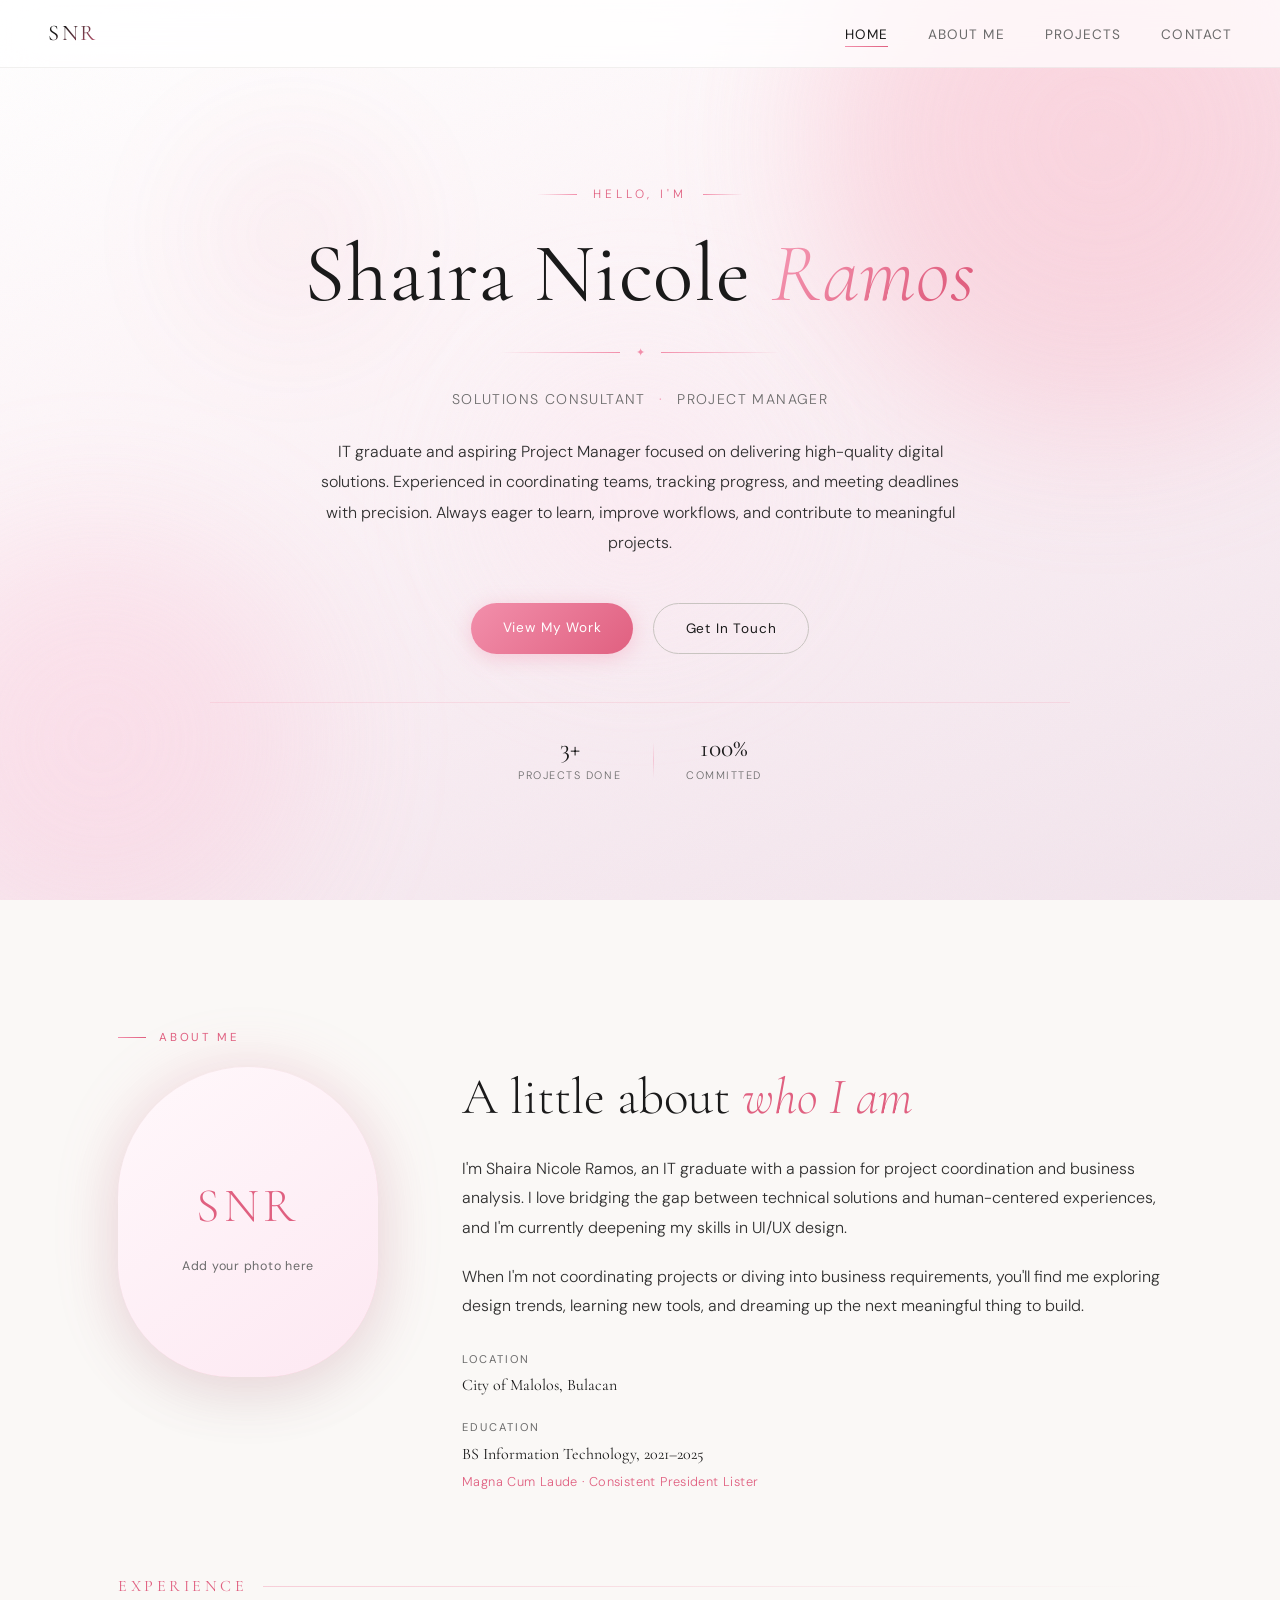
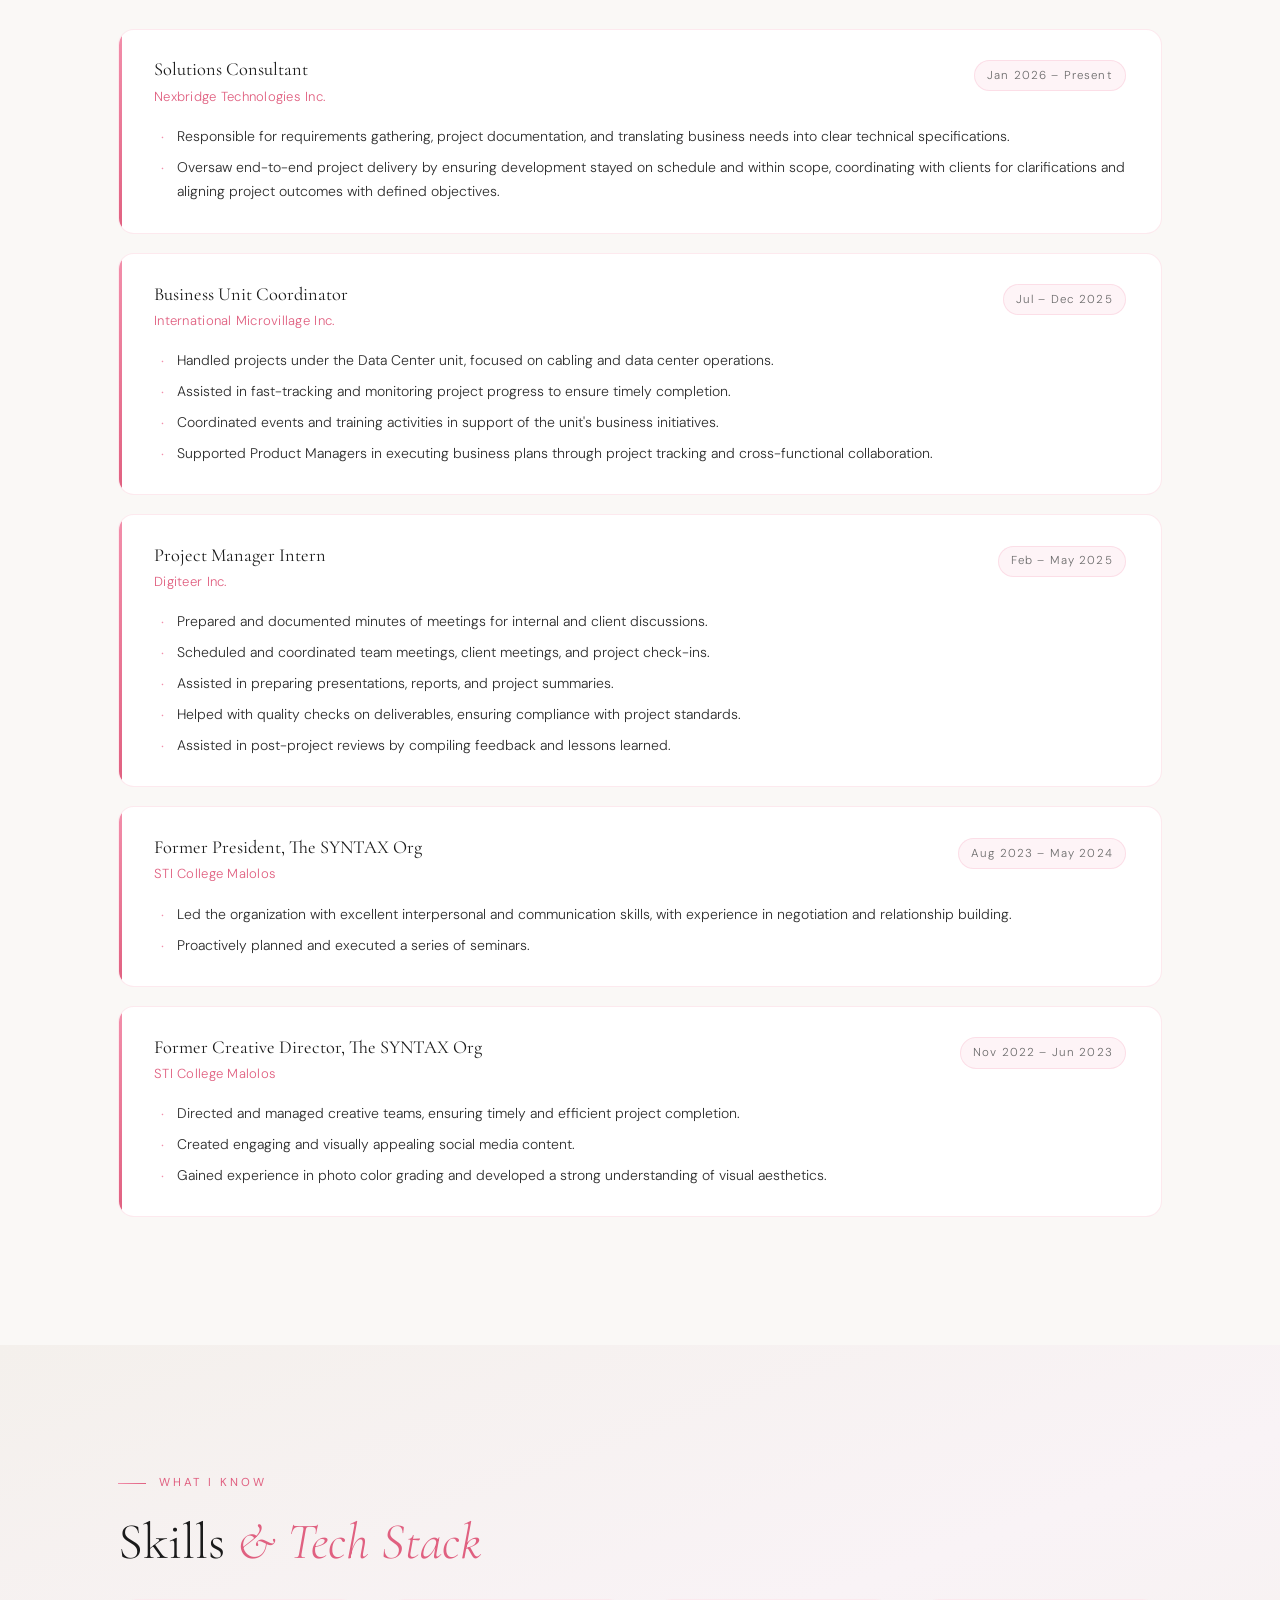
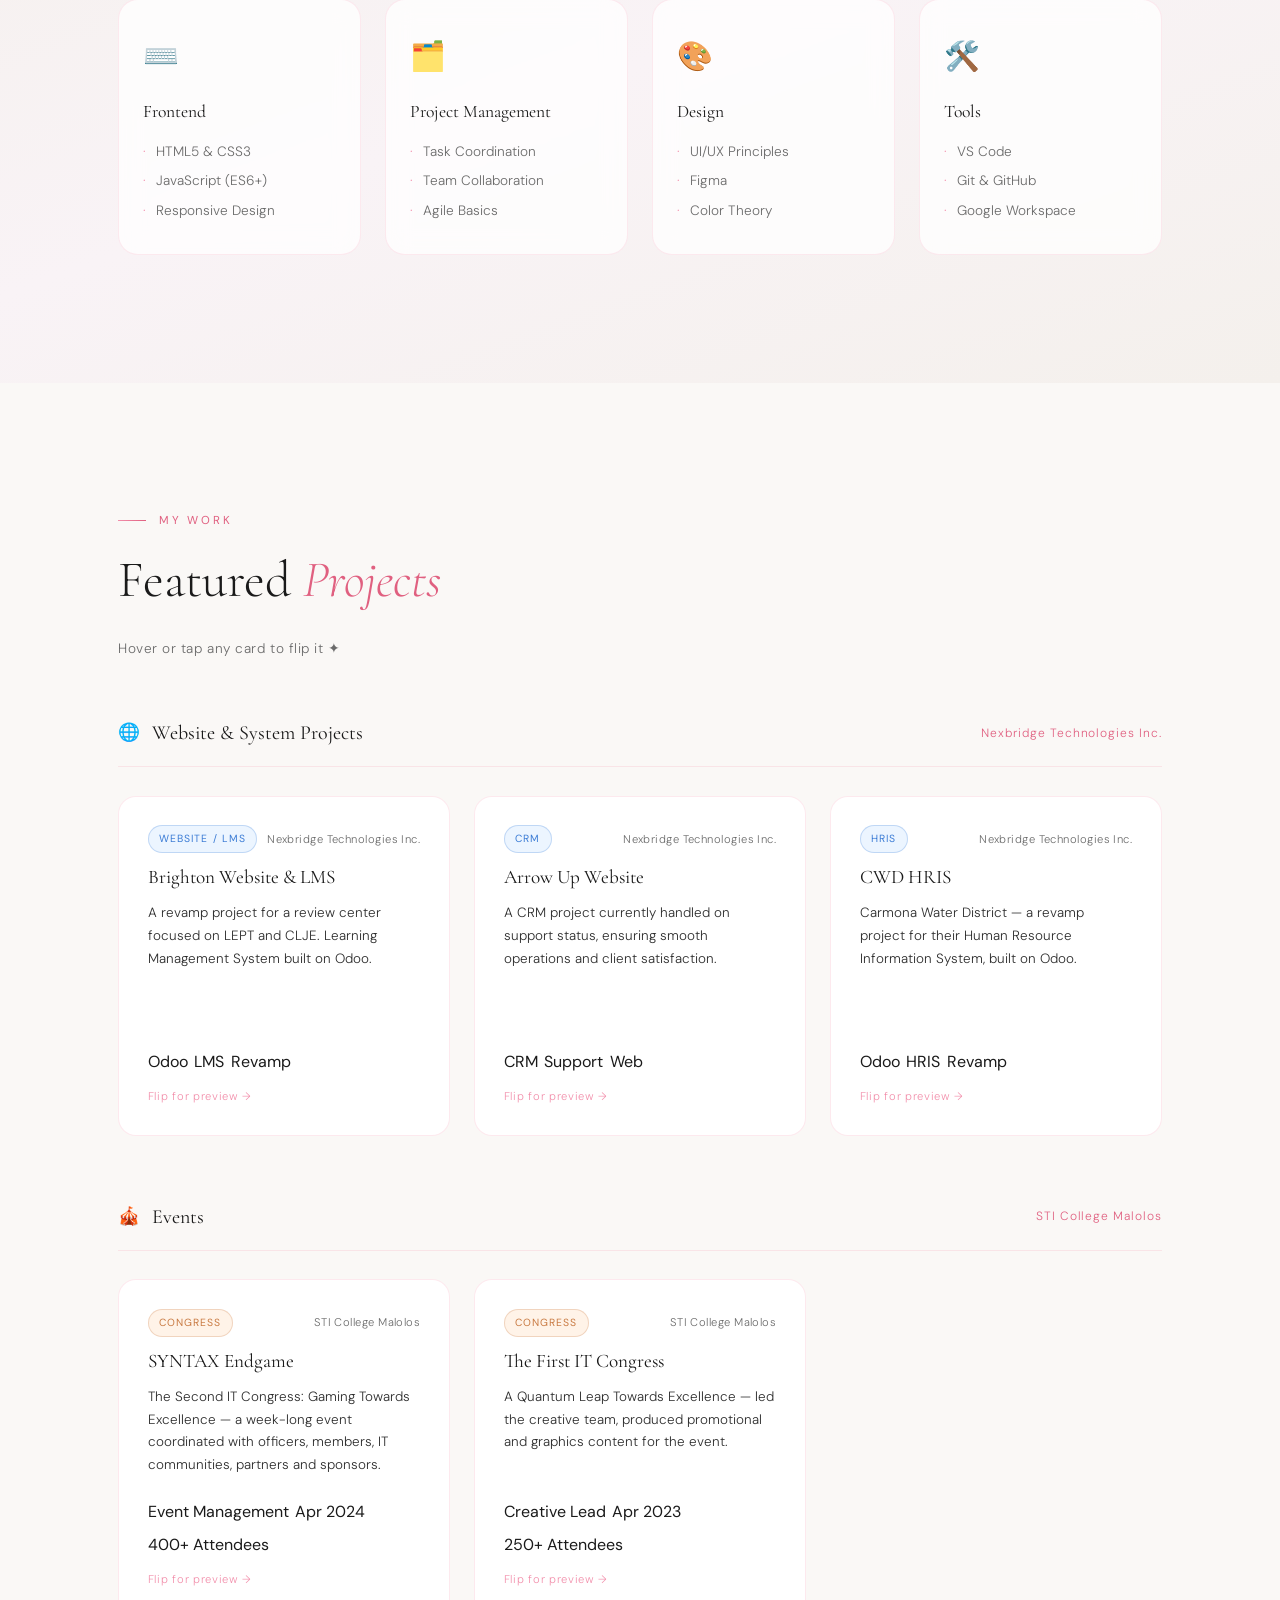
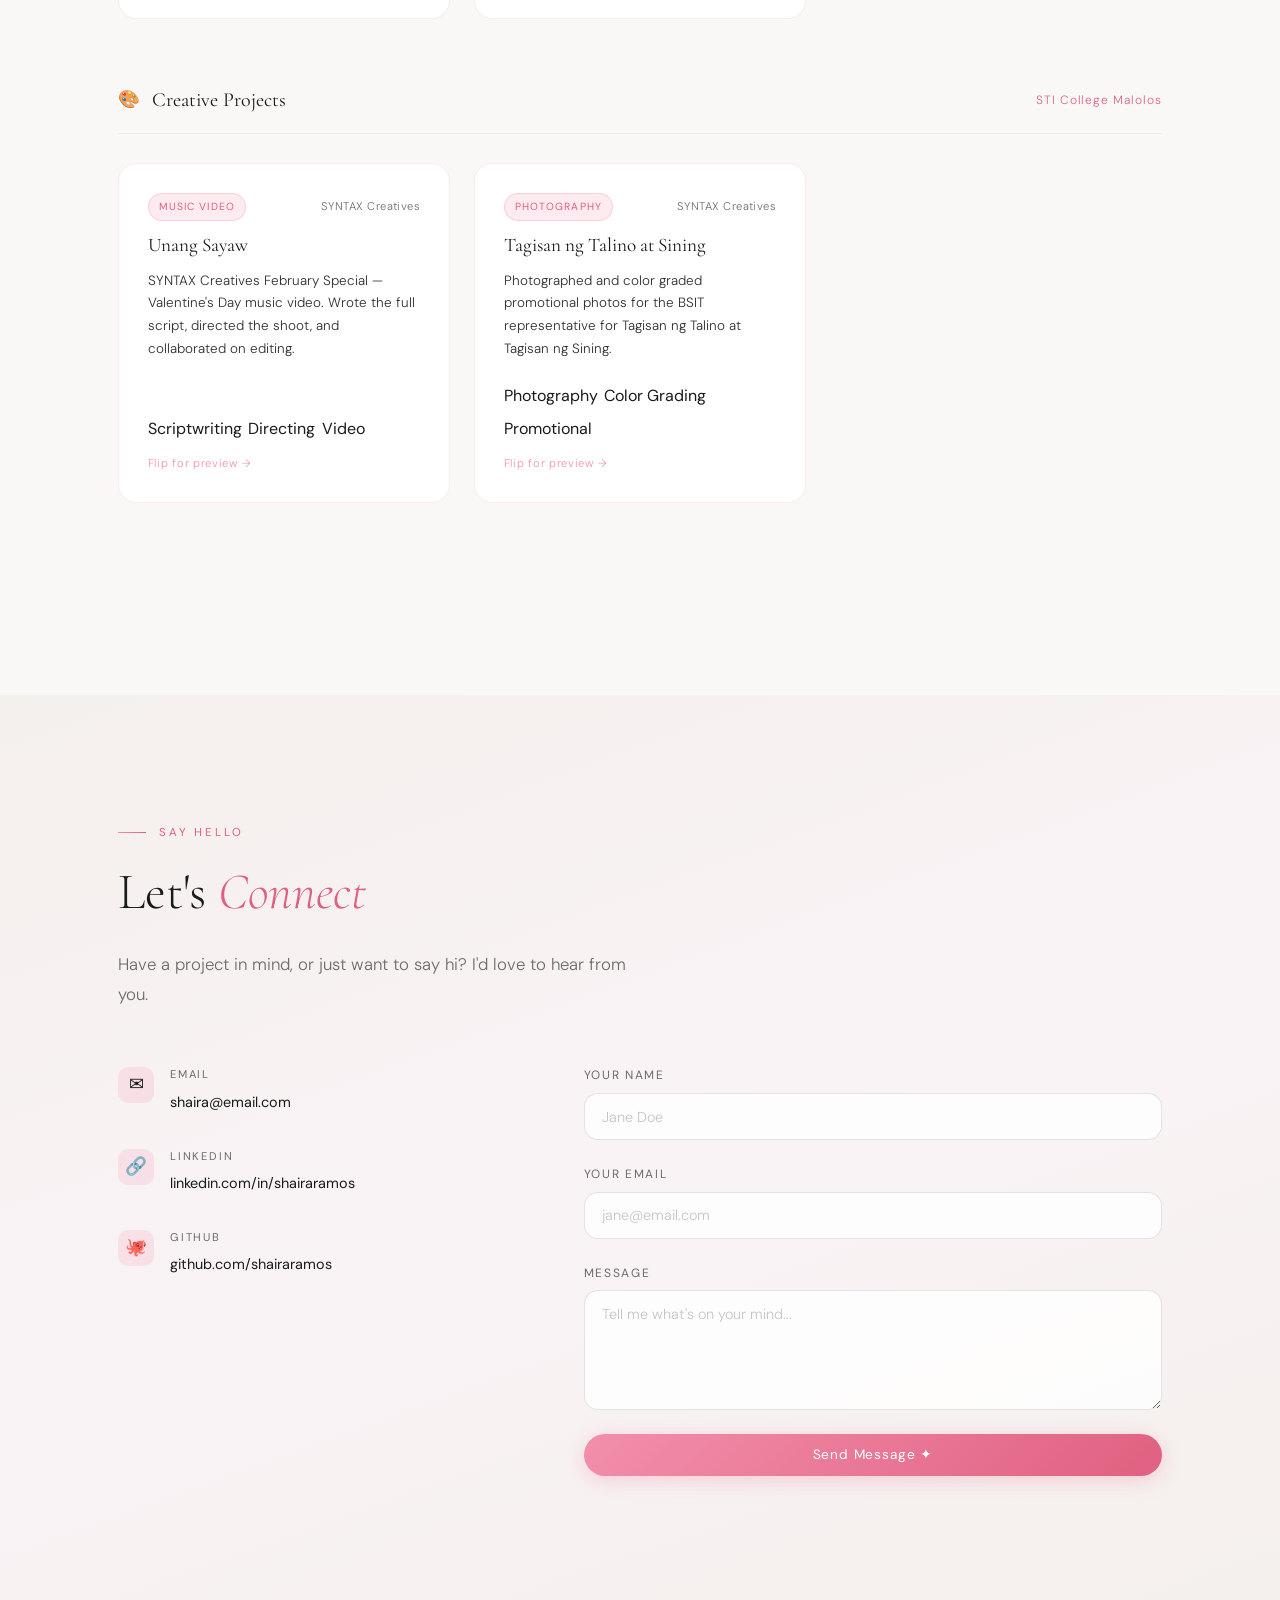
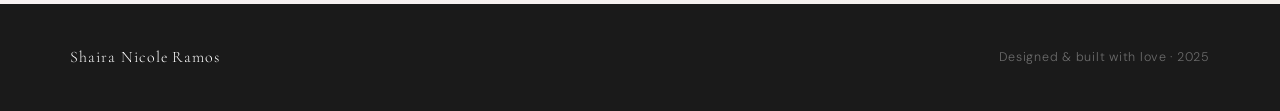
==== portofolio-website/index.html @ 261c6041 "clean start" ====
<!DOCTYPE html>
<html lang="en">
<head>
  <meta charset="UTF-8" />
  <meta name="viewport" content="width=device-width, initial-scale=1.0" />
  <title>Shaira Nicole Ramos — Portfolio</title>
  <link rel="preconnect" href="https://fonts.googleapis.com" />
  <link rel="preconnect" href="https://fonts.gstatic.com" crossorigin />
  <link href="https://fonts.googleapis.com/css2?family=Cormorant+Garamond:ital,wght@0,300;0,400;0,500;1,300;1,400&family=DM+Sans:wght@300;400;500&display=swap" rel="stylesheet" />
  <link rel="stylesheet" href="style.css" />
</head>
<body>

  <!-- NAV -->
  <nav id="navbar">
    <div class="nav-logo">SNR</div>
    <ul class="nav-links">
      <li><a href="#home" class="nav-link active">Home</a></li>
      <li><a href="#about" class="nav-link">About Me</a></li>
      <li><a href="#projects" class="nav-link">Projects</a></li>
      <li><a href="#contact" class="nav-link">Contact</a></li>
    </ul>
    <button class="hamburger" id="hamburger" aria-label="Menu">
      <span></span><span></span><span></span>
    </button>
  </nav>

  <!-- HERO -->
  <section id="home" class="hero">
    <div class="hero-bg">
      <div class="blob blob-1"></div>
      <div class="blob blob-2"></div>
      <div class="blob blob-3"></div>
      <div class="blob blob-4"></div>
      <div class="hero-grain"></div>
    </div>
    <div class="hero-content">
      <p class="hero-eyebrow">
        <span class="eyebrow-line"></span>
        Hello, I'm
        <span class="eyebrow-line"></span>
      </p>
      <div class="hero-name-wrapper">
        <h1 class="hero-name hero-anim-1">Shaira Nicole <em>Ramos</em></h1>
      </div>
      <div class="hero-divider hero-anim-2">
        <div class="divider-line"></div>
        <span class="divider-diamond">✦</span>
        <div class="divider-line"></div>
      </div>
      <p class="hero-role hero-anim-3">Solutions Consultant <span class="dot">·</span> Project Manager</p>
      <p class="hero-tagline hero-anim-4">IT graduate and aspiring Project Manager focused on delivering high-quality digital solutions. Experienced in coordinating teams, tracking progress, and meeting deadlines with precision. Always eager to learn, improve workflows, and contribute to meaningful projects.</p>
      <div class="hero-cta hero-anim-5">
        <a href="#projects" class="btn-primary">View My Work</a>
        <a href="#contact" class="btn-ghost">Get In Touch</a>
      </div>
      <div class="hero-stats hero-anim-6">
        <div class="stat-item">
          <span class="stat-num">3+</span>
          <span class="stat-label">Projects Done</span>
        </div>
        <div class="stat-divider"></div>
        <div class="stat-item">
          <span class="stat-num">100%</span>
          <span class="stat-label">Committed</span>
        </div>
      </div>
    </div>
  </section>

  <!-- ABOUT -->
  <section id="about" class="section">
    <div class="container">
      <div class="section-label reveal">About Me</div>

      <!-- TOP ROW: photo left, bio right — same alignment as original -->
      <div class="about-top reveal">
        <div class="about-visual">
          <div class="portrait-frame">
            <div class="portrait-placeholder">
              <span class="portrait-initials">SNR</span>
              <p class="portrait-hint">Add your photo here</p>
            </div>
          </div>
        </div>
        <div class="about-text">
          <h2 class="section-title">A little about <em>who I am</em></h2>
          <p>I'm Shaira Nicole Ramos, an IT graduate with a passion for project coordination and business analysis. I love bridging the gap between technical solutions and human-centered experiences, and I'm currently deepening my skills in UI/UX design.</p>
          <p>When I'm not coordinating projects or diving into business requirements, you'll find me exploring design trends, learning new tools, and dreaming up the next meaningful thing to build.</p>
          <div class="about-details">
            <div class="detail-item">
              <span class="detail-label">Location</span>
              <span class="detail-value">City of Malolos, Bulacan</span>
            </div>
            <div class="detail-item">
              <span class="detail-label">Education</span>
              <span class="detail-value">BS Information Technology, 2021–2025</span>
              <span class="detail-sub">Magna Cum Laude · Consistent President Lister</span>
            </div>
          </div>
        </div>
      </div>

      <!-- EXPERIENCE CARDS — full width below -->
      <div class="about-experience reveal">
        <h3 class="exp-heading">Experience</h3>
        <div class="exp-grid">

          <div class="exp-item">
            <div class="exp-header">
              <div class="exp-header-left">
                <p class="exp-role">Solutions Consultant</p>
                <p class="exp-company">Nexbridge Technologies Inc.</p>
              </div>
              <span class="exp-date">Jan 2026 – Present</span>
            </div>
            <ul class="exp-list">
              <li>Responsible for requirements gathering, project documentation, and translating business needs into clear technical specifications.</li>
              <li>Oversaw end-to-end project delivery by ensuring development stayed on schedule and within scope, coordinating with clients for clarifications and aligning project outcomes with defined objectives.</li>
            </ul>
          </div>

          <div class="exp-item">
            <div class="exp-header">
              <div class="exp-header-left">
                <p class="exp-role">Business Unit Coordinator</p>
                <p class="exp-company">International Microvillage Inc.</p>
              </div>
              <span class="exp-date">Jul – Dec 2025</span>
            </div>
            <ul class="exp-list">
              <li>Handled projects under the Data Center unit, focused on cabling and data center operations.</li>
              <li>Assisted in fast-tracking and monitoring project progress to ensure timely completion.</li>
              <li>Coordinated events and training activities in support of the unit's business initiatives.</li>
              <li>Supported Product Managers in executing business plans through project tracking and cross-functional collaboration.</li>
            </ul>
          </div>

          <div class="exp-item">
            <div class="exp-header">
              <div class="exp-header-left">
                <p class="exp-role">Project Manager Intern</p>
                <p class="exp-company">Digiteer Inc.</p>
              </div>
              <span class="exp-date">Feb – May 2025</span>
            </div>
            <ul class="exp-list">
              <li>Prepared and documented minutes of meetings for internal and client discussions.</li>
              <li>Scheduled and coordinated team meetings, client meetings, and project check-ins.</li>
              <li>Assisted in preparing presentations, reports, and project summaries.</li>
              <li>Helped with quality checks on deliverables, ensuring compliance with project standards.</li>
              <li>Assisted in post-project reviews by compiling feedback and lessons learned.</li>
            </ul>
          </div>

          <div class="exp-item">
            <div class="exp-header">
              <div class="exp-header-left">
                <p class="exp-role">Former President, The SYNTAX Org</p>
                <p class="exp-company">STI College Malolos</p>
              </div>
              <span class="exp-date">Aug 2023 – May 2024</span>
            </div>
            <ul class="exp-list">
              <li>Led the organization with excellent interpersonal and communication skills, with experience in negotiation and relationship building.</li>
              <li>Proactively planned and executed a series of seminars.</li>
            </ul>
          </div>

          <div class="exp-item">
            <div class="exp-header">
              <div class="exp-header-left">
                <p class="exp-role">Former Creative Director, The SYNTAX Org</p>
                <p class="exp-company">STI College Malolos</p>
              </div>
              <span class="exp-date">Nov 2022 – Jun 2023</span>
            </div>
            <ul class="exp-list">
              <li>Directed and managed creative teams, ensuring timely and efficient project completion.</li>
              <li>Created engaging and visually appealing social media content.</li>
              <li>Gained experience in photo color grading and developed a strong understanding of visual aesthetics.</li>
            </ul>
          </div>

        </div>
      </div>

    </div>
  </section>

  <!-- SKILLS -->
  <section id="skills" class="section section-alt">
    <div class="container">
      <div class="section-label reveal">What I Know</div>
      <h2 class="section-title reveal">Skills <em>&amp; Tech Stack</em></h2>
      <div class="skills-grid reveal">
        <div class="skill-card">
          <div class="skill-icon">⌨️</div>
          <h3>Frontend</h3>
          <ul>
            <li>HTML5 &amp; CSS3</li>
            <li>JavaScript (ES6+)</li>
            <li>Responsive Design</li>
          </ul>
        </div>
        <div class="skill-card">
          <div class="skill-icon">🗂️</div>
          <h3>Project Management</h3>
          <ul>
            <li>Task Coordination</li>
            <li>Team Collaboration</li>
            <li>Agile Basics</li>
          </ul>
        </div>
        <div class="skill-card">
          <div class="skill-icon">🎨</div>
          <h3>Design</h3>
          <ul>
            <li>UI/UX Principles</li>
            <li>Figma</li>
            <li>Color Theory</li>
          </ul>
        </div>
        <div class="skill-card">
          <div class="skill-icon">🛠️</div>
          <h3>Tools</h3>
          <ul>
            <li>VS Code</li>
            <li>Git &amp; GitHub</li>
            <li>Google Workspace</li>
          </ul>
        </div>
      </div>
    </div>
  </section>

  <!-- PROJECTS -->
  <section id="projects" class="section">
    <div class="container">
      <div class="section-label reveal">My Work</div>
      <h2 class="section-title reveal">Featured <em>Projects</em></h2>
      <p class="projects-hint reveal">Hover or tap any card to flip it ✦</p>

      <!-- ── CATEGORY 1: WEBSITE / SYSTEM ── -->
      <div class="proj-category reveal">
        <div class="proj-cat-label">
          <span class="proj-cat-icon">🌐</span>
          Website &amp; System Projects
          <span class="proj-cat-sub">Nexbridge Technologies Inc.</span>
        </div>
        <div class="flip-grid">

          <!-- Brighton Website & LMS -->
          <!-- HOW TO ADD MEDIA: Replace the <div class="flip-media-placeholder"> block
               with: <img src="your-screenshot.jpg" alt="Brighton" class="flip-media-img" />
               Make sure the image is in the same folder as index.html -->
          <div class="flip-card reveal">
            <div class="flip-inner">
              <!-- FRONT -->
              <div class="flip-front">
                <div class="flip-front-top">
                  <span class="flip-cat-badge web">Website / LMS</span>
                  <p class="flip-company">Nexbridge Technologies Inc.</p>
                </div>
                <h3 class="flip-title">Brighton Website &amp; LMS</h3>
                <p class="flip-desc">A revamp project for a review center focused on LEPT and CLJE. Learning Management System built on Odoo.</p>
                <div class="flip-tags">
                  <span class="tag">Odoo</span>
                  <span class="tag">LMS</span>
                  <span class="tag">Revamp</span>
                </div>
                <p class="flip-hint">Flip for preview →</p>
              </div>
              <!-- BACK -->
              <div class="flip-back">
                <!-- ⬇ REPLACE THIS BLOCK WITH YOUR SCREENSHOT IMAGE -->
                <div class="flip-media-placeholder">
                  <span>📸</span>
                  <p>Add screenshot here</p>
                  <code>&lt;img src="brighton.jpg" class="flip-media-img" /&gt;</code>
                </div>
                <!-- ⬆ END REPLACE -->
                <div class="flip-back-info">
                  <p class="flip-back-title">Brighton Website &amp; LMS</p>
                  <!-- ⬇ REPLACE # WITH THE ACTUAL WEBSITE LINK -->
                  <a href="#" target="_blank" class="flip-visit-btn">Visit Website →</a>
                </div>
              </div>
            </div>
          </div>

          <!-- Arrow Up CRM -->
          <div class="flip-card reveal">
            <div class="flip-inner">
              <div class="flip-front">
                <div class="flip-front-top">
                  <span class="flip-cat-badge web">CRM</span>
                  <p class="flip-company">Nexbridge Technologies Inc.</p>
                </div>
                <h3 class="flip-title">Arrow Up Website</h3>
                <p class="flip-desc">A CRM project currently handled on support status, ensuring smooth operations and client satisfaction.</p>
                <div class="flip-tags">
                  <span class="tag">CRM</span>
                  <span class="tag">Support</span>
                  <span class="tag">Web</span>
                </div>
                <p class="flip-hint">Flip for preview →</p>
              </div>
              <div class="flip-back">
                <!-- ⬇ REPLACE THIS BLOCK WITH YOUR SCREENSHOT IMAGE -->
                <div class="flip-media-placeholder">
                  <span>📸</span>
                  <p>Add screenshot here</p>
                  <code>&lt;img src="arrowup.jpg" class="flip-media-img" /&gt;</code>
                </div>
                <!-- ⬆ END REPLACE -->
                <div class="flip-back-info">
                  <p class="flip-back-title">Arrow Up Website</p>
                  <!-- ⬇ REPLACE # WITH THE ACTUAL WEBSITE LINK -->
                  <a href="#" target="_blank" class="flip-visit-btn">Visit Website →</a>
                </div>
              </div>
            </div>
          </div>

          <!-- CWD HRIS -->
          <div class="flip-card reveal">
            <div class="flip-inner">
              <div class="flip-front">
                <div class="flip-front-top">
                  <span class="flip-cat-badge web">HRIS</span>
                  <p class="flip-company">Nexbridge Technologies Inc.</p>
                </div>
                <h3 class="flip-title">CWD HRIS</h3>
                <p class="flip-desc">Carmona Water District — a revamp project for their Human Resource Information System, built on Odoo.</p>
                <div class="flip-tags">
                  <span class="tag">Odoo</span>
                  <span class="tag">HRIS</span>
                  <span class="tag">Revamp</span>
                </div>
                <p class="flip-hint">Flip for preview →</p>
              </div>
              <div class="flip-back">
                <!-- ⬇ REPLACE THIS BLOCK WITH YOUR SCREENSHOT IMAGE -->
                <div class="flip-media-placeholder">
                  <span>📸</span>
                  <p>Add screenshot here</p>
                  <code>&lt;img src="cwd.jpg" class="flip-media-img" /&gt;</code>
                </div>
                <!-- ⬆ END REPLACE -->
                <div class="flip-back-info">
                  <p class="flip-back-title">CWD HRIS</p>
                  <!-- ⬇ REPLACE # WITH THE ACTUAL WEBSITE LINK -->
                  <a href="#" target="_blank" class="flip-visit-btn">Visit Website →</a>
                </div>
              </div>
            </div>
          </div>

        </div>
      </div>

      <!-- ── CATEGORY 2: EVENTS ── -->
      <div class="proj-category reveal">
        <div class="proj-cat-label">
          <span class="proj-cat-icon">🎪</span>
          Events
          <span class="proj-cat-sub">STI College Malolos</span>
        </div>
        <div class="flip-grid">

          <!-- SYNTAX Endgame -->
          <!-- HOW TO ADD VIDEO: Replace the <div class="flip-media-placeholder"> block with:
               <video class="flip-media-img" autoplay muted loop playsinline>
                 <source src="endgame.mp4" type="video/mp4" />
               </video>
               Make sure the .mp4 file is in the same folder as index.html -->
          <div class="flip-card reveal">
            <div class="flip-inner">
              <div class="flip-front">
                <div class="flip-front-top">
                  <span class="flip-cat-badge event">Congress</span>
                  <p class="flip-company">STI College Malolos</p>
                </div>
                <h3 class="flip-title">SYNTAX Endgame</h3>
                <p class="flip-desc">The Second IT Congress: Gaming Towards Excellence — a week-long event coordinated with officers, members, IT communities, partners and sponsors.</p>
                <div class="flip-tags">
                  <span class="tag">Event Management</span>
                  <span class="tag">Apr 2024</span>
                  <span class="tag">400+ Attendees</span>
                </div>
                <p class="flip-hint">Flip for preview →</p>
              </div>
              <div class="flip-back">
                <!-- ⬇ REPLACE WITH VIDEO (see instructions above) -->
                <div class="flip-media-placeholder">
                  <span>🎬</span>
                  <p>Add event video here</p>
                  <code>&lt;video src="endgame.mp4" ...&gt;</code>
                </div>
                <!-- ⬆ END REPLACE -->
                <div class="flip-back-info">
                  <p class="flip-back-title">SYNTAX Endgame — 2nd IT Congress</p>
                  <span class="flip-stat">📅 April 2024 &nbsp;·&nbsp; 👥 400+ Attendees</span>
                </div>
              </div>
            </div>
          </div>

          <!-- First IT Congress -->
          <div class="flip-card reveal">
            <div class="flip-inner">
              <div class="flip-front">
                <div class="flip-front-top">
                  <span class="flip-cat-badge event">Congress</span>
                  <p class="flip-company">STI College Malolos</p>
                </div>
                <h3 class="flip-title">The First IT Congress</h3>
                <p class="flip-desc">A Quantum Leap Towards Excellence — led the creative team, produced promotional and graphics content for the event.</p>
                <div class="flip-tags">
                  <span class="tag">Creative Lead</span>
                  <span class="tag">Apr 2023</span>
                  <span class="tag">250+ Attendees</span>
                </div>
                <p class="flip-hint">Flip for preview →</p>
              </div>
              <div class="flip-back">
                <!-- ⬇ REPLACE WITH VIDEO (see instructions above) -->
                <div class="flip-media-placeholder">
                  <span>🎬</span>
                  <p>Add event video here</p>
                  <code>&lt;video src="congress1.mp4" ...&gt;</code>
                </div>
                <!-- ⬆ END REPLACE -->
                <div class="flip-back-info">
                  <p class="flip-back-title">The SYNTAX Org — 1st IT Congress</p>
                  <span class="flip-stat">📅 April 2023 &nbsp;·&nbsp; 👥 250+ Attendees</span>
                </div>
              </div>
            </div>
          </div>

        </div>
      </div>

      <!-- ── CATEGORY 3: CREATIVE ── -->
      <div class="proj-category reveal">
        <div class="proj-cat-label">
          <span class="proj-cat-icon">🎨</span>
          Creative Projects
          <span class="proj-cat-sub">STI College Malolos</span>
        </div>
        <div class="flip-grid">

          <!-- Unang Sayaw -->
          <!-- HOW TO ADD VIDEO: Replace the <div class="flip-media-placeholder"> block with:
               <video class="flip-media-img" autoplay muted loop playsinline>
                 <source src="unangsayaw.mp4" type="video/mp4" />
               </video> -->
          <div class="flip-card reveal">
            <div class="flip-inner">
              <div class="flip-front">
                <div class="flip-front-top">
                  <span class="flip-cat-badge creative">Music Video</span>
                  <p class="flip-company">SYNTAX Creatives</p>
                </div>
                <h3 class="flip-title">Unang Sayaw</h3>
                <p class="flip-desc">SYNTAX Creatives February Special — Valentine's Day music video. Wrote the full script, directed the shoot, and collaborated on editing.</p>
                <div class="flip-tags">
                  <span class="tag">Scriptwriting</span>
                  <span class="tag">Directing</span>
                  <span class="tag">Video</span>
                </div>
                <p class="flip-hint">Flip for preview →</p>
              </div>
              <div class="flip-back">
                <!-- ⬇ REPLACE WITH VIDEO -->
                <div class="flip-media-placeholder">
                  <span>🎬</span>
                  <p>Add music video here</p>
                  <code>&lt;video src="unangsayaw.mp4" ...&gt;</code>
                </div>
                <!-- ⬆ END REPLACE -->
                <div class="flip-back-info">
                  <p class="flip-back-title">Unang Sayaw — Valentine's Special</p>
                  <span class="flip-stat">🎬 Music Video · Script &amp; Direction</span>
                </div>
              </div>
            </div>
          </div>

          <!-- Tagisan ng Talino -->
          <!-- HOW TO ADD PHOTO: Replace the <div class="flip-media-placeholder"> block with:
               <img src="tagisan.jpg" alt="Tagisan ng Talino" class="flip-media-img" />
               Make sure the image is in the same folder as index.html -->
          <div class="flip-card reveal">
            <div class="flip-inner">
              <div class="flip-front">
                <div class="flip-front-top">
                  <span class="flip-cat-badge creative">Photography</span>
                  <p class="flip-company">SYNTAX Creatives</p>
                </div>
                <h3 class="flip-title">Tagisan ng Talino at Sining</h3>
                <p class="flip-desc">Photographed and color graded promotional photos for the BSIT representative for Tagisan ng Talino at Tagisan ng Sining.</p>
                <div class="flip-tags">
                  <span class="tag">Photography</span>
                  <span class="tag">Color Grading</span>
                  <span class="tag">Promotional</span>
                </div>
                <p class="flip-hint">Flip for preview →</p>
              </div>
              <div class="flip-back">
                <!-- ⬇ REPLACE WITH PHOTO -->
                <div class="flip-media-placeholder">
                  <span>📸</span>
                  <p>Add promotional photo here</p>
                  <code>&lt;img src="tagisan.jpg" class="flip-media-img" /&gt;</code>
                </div>
                <!-- ⬆ END REPLACE -->
                <div class="flip-back-info">
                  <p class="flip-back-title">Tagisan ng Talino at Sining</p>
                  <span class="flip-stat">📸 Photography &amp; Color Grading</span>
                </div>
              </div>
            </div>
          </div>

        </div>
      </div>

    </div>
  </section>

  <!-- CONTACT -->
  <section id="contact" class="section section-alt">
    <div class="container">
      <div class="section-label reveal">Say Hello</div>
      <h2 class="section-title reveal">Let's <em>Connect</em></h2>
      <p class="contact-intro reveal">Have a project in mind, or just want to say hi? I'd love to hear from you.</p>
      <div class="contact-grid reveal">
        <div class="contact-info">
          <div class="contact-item">
            <span class="contact-icon">✉</span>
            <div>
              <p class="contact-label">Email</p>
              <a href="mailto:shaira@email.com" class="contact-value">shaira@email.com</a>
            </div>
          </div>
          <div class="contact-item">
            <span class="contact-icon">🔗</span>
            <div>
              <p class="contact-label">LinkedIn</p>
              <a href="#" class="contact-value">linkedin.com/in/shairaramos</a>
            </div>
          </div>
          <div class="contact-item">
            <span class="contact-icon">🐙</span>
            <div>
              <p class="contact-label">GitHub</p>
              <a href="#" class="contact-value">github.com/shairaramos</a>
            </div>
          </div>
        </div>
        <form class="contact-form" id="contactForm">
          <div class="form-group">
            <label for="cname">Your Name</label>
            <input type="text" id="cname" placeholder="Jane Doe" required />
          </div>
          <div class="form-group">
            <label for="cemail">Your Email</label>
            <input type="email" id="cemail" placeholder="jane@email.com" required />
          </div>
          <div class="form-group">
            <label for="message">Message</label>
            <textarea id="message" rows="5" placeholder="Tell me what's on your mind..." required></textarea>
          </div>
          <button type="submit" class="btn-primary">Send Message ✦</button>
        </form>
      </div>
    </div>
  </section>

  <!-- FOOTER -->
  <footer class="footer">
    <div class="footer-inner">
      <p class="footer-name">Shaira Nicole Ramos</p>
      <p class="footer-copy">Designed &amp; built with love · 2025</p>
    </div>
  </footer>

  <script src="script.js"></script>
</body>
</html>
---- portofolio-website/style.css ----
/* ============================================================
   SHAIRA NICOLE RAMOS — PORTFOLIO
   Aesthetic: Soft, Dreamy, Black × White × Pink
   ============================================================ */

*, *::before, *::after { box-sizing: border-box; margin: 0; padding: 0; }

:root {
  --white: #FFFFFF;
  --off-white: #FAF8F6;
  --cream: #F4F0EC;
  --charcoal: #1A1A1A;
  --gray-dark: #2E2E2E;
  --gray-mid: #6B6B6B;
  --gray-light: #C8C4C0;
  --pink-blush: #F9B8C8;
  --pink-rose: #F28FAB;
  --pink-deep: #E06080;
  --pink-glow: rgba(242, 143, 171, 0.18);
  --font-display: 'Cormorant Garamond', Georgia, serif;
  --font-body: 'DM Sans', sans-serif;
  --nav-h: 68px;
  --transition: 0.35s cubic-bezier(0.4, 0, 0.2, 1);
}

html { scroll-behavior: smooth; font-size: 16px; }

body {
  font-family: var(--font-body);
  background: var(--off-white);
  color: var(--charcoal);
  line-height: 1.7;
  overflow-x: hidden;
  -webkit-font-smoothing: antialiased;
}

a { color: inherit; text-decoration: none; }
ul { list-style: none; }
img { max-width: 100%; display: block; }

/* ============================================================
   NAV
   ============================================================ */
#navbar {
  position: fixed;
  top: 0; left: 0; right: 0;
  z-index: 1000;
  height: var(--nav-h);
  display: flex;
  align-items: center;
  justify-content: space-between;
  padding: 0 3rem;
  background: rgba(255, 255, 255, 0.72);
  backdrop-filter: blur(20px);
  -webkit-backdrop-filter: blur(20px);
  border-bottom: 1px solid rgba(200, 196, 192, 0.25);
  transition: box-shadow var(--transition);
}

#navbar.scrolled { box-shadow: 0 4px 32px rgba(242, 143, 171, 0.10); }

.nav-logo {
  font-family: var(--font-display);
  font-size: 1.4rem;
  font-weight: 400;
  letter-spacing: 0.12em;
  background: linear-gradient(135deg, var(--charcoal) 30%, var(--pink-deep));
  -webkit-background-clip: text;
  -webkit-text-fill-color: transparent;
  background-clip: text;
}

.nav-links { display: flex; gap: 2.5rem; align-items: center; }

.nav-link {
  font-size: 0.85rem;
  font-weight: 400;
  letter-spacing: 0.08em;
  text-transform: uppercase;
  color: var(--gray-mid);
  position: relative;
  transition: color var(--transition);
}

.nav-link::after {
  content: '';
  position: absolute;
  bottom: -4px; left: 0;
  width: 0; height: 1px;
  background: linear-gradient(90deg, var(--pink-rose), var(--pink-deep));
  transition: width var(--transition);
}

.nav-link:hover, .nav-link.active { color: var(--charcoal); }
.nav-link:hover::after, .nav-link.active::after { width: 100%; }

.hamburger {
  display: none;
  flex-direction: column;
  gap: 5px;
  background: none;
  border: none;
  cursor: pointer;
  padding: 4px;
}

.hamburger span {
  display: block;
  width: 22px; height: 1.5px;
  background: var(--charcoal);
  transition: var(--transition);
}

/* ============================================================
   HERO
   ============================================================ */
.hero {
  position: relative;
  min-height: 100vh;
  display: flex;
  align-items: center;
  justify-content: center;
  padding: calc(var(--nav-h) + 5rem) 3rem 5rem;
  overflow: hidden;
  text-align: center;
}

.hero-bg {
  position: absolute;
  inset: 0;
  background: linear-gradient(160deg, #FFFFFF 0%, #FDF5F8 35%, #F8ECF2 65%, #F2E4EC 100%);
  z-index: 0;
}

.hero-grain {
  position: absolute;
  inset: 0;
  z-index: 1;
  opacity: 0.032;
  background-image: url("data:image/svg+xml,%3Csvg viewBox='0 0 256 256' xmlns='http://www.w3.org/2000/svg'%3E%3Cfilter id='noise'%3E%3CfeTurbulence type='fractalNoise' baseFrequency='0.9' numOctaves='4' stitchTiles='stitch'/%3E%3C/filter%3E%3Crect width='100%25' height='100%25' filter='url(%23noise)'/%3E%3C/svg%3E");
  background-size: 180px;
  pointer-events: none;
}

.blob {
  position: absolute;
  border-radius: 50%;
  filter: blur(70px);
  animation: blobFloat 9s ease-in-out infinite alternate;
}

.blob-1 { width: 600px; height: 600px; background: radial-gradient(circle, rgba(249,184,200,0.75), rgba(242,143,171,0.25)); top: -160px; right: -120px; opacity: 0.75; animation-duration: 10s; }
.blob-2 { width: 440px; height: 440px; background: radial-gradient(circle, rgba(255,200,220,0.65), rgba(240,140,175,0.18)); bottom: -60px; left: -120px; opacity: 0.65; animation-duration: 13s; animation-delay: -4s; }
.blob-3 { width: 300px; height: 300px; background: radial-gradient(circle, rgba(255,230,240,0.85), transparent); top: 38%; left: 38%; opacity: 0.7; animation-duration: 8s; animation-delay: -6s; }
.blob-4 { width: 200px; height: 200px; background: radial-gradient(circle, rgba(224,96,128,0.22), transparent); top: 15%; left: 15%; opacity: 0.6; animation-duration: 11s; animation-delay: -2s; }

@keyframes blobFloat {
  0%   { transform: translate(0, 0) scale(1); }
  50%  { transform: translate(24px, -24px) scale(1.05); }
  100% { transform: translate(-18px, 18px) scale(0.96); }
}

.hero-content {
  position: relative;
  z-index: 2;
  max-width: 860px;
  width: 100%;
  margin: 0 auto;
}

.hero-eyebrow {
  font-size: 0.75rem;
  font-weight: 300;
  letter-spacing: 0.32em;
  text-transform: uppercase;
  color: var(--pink-deep);
  margin-bottom: 1.6rem;
  display: flex;
  align-items: center;
  justify-content: center;
  gap: 1rem;
  opacity: 0;
  animation: heroFadeDown 0.8s cubic-bezier(0.22, 1, 0.36, 1) 0.05s forwards;
}

.eyebrow-line { display: inline-block; width: 40px; height: 1px; background: linear-gradient(90deg, transparent, var(--pink-rose)); }
.eyebrow-line:last-child { background: linear-gradient(90deg, var(--pink-rose), transparent); }

.hero-name-wrapper { position: relative; margin-bottom: 0.4rem; }

.hero-name {
  font-family: var(--font-display);
  font-size: clamp(2.8rem, 6.5vw, 6rem);
  font-weight: 400;
  line-height: 1.05;
  color: var(--charcoal);
  letter-spacing: 0.01em;
  white-space: nowrap;
  margin: 0;
}

.hero-name em {
  font-style: italic;
  font-weight: 300;
  background: linear-gradient(135deg, var(--pink-rose) 20%, var(--pink-deep) 80%);
  -webkit-background-clip: text;
  -webkit-text-fill-color: transparent;
  background-clip: text;
}

.hero-divider {
  display: flex;
  align-items: center;
  justify-content: center;
  gap: 1rem;
  margin: 1.6rem auto;
  max-width: 280px;
}

.divider-line {
  height: 1px;
  flex: 1;
  background: linear-gradient(90deg, transparent, var(--pink-rose));
  transform: scaleX(0);
  transform-origin: center;
  transition: transform 1s cubic-bezier(0.4, 0, 0.2, 1) 0.8s;
}

.divider-line:last-child { background: linear-gradient(90deg, var(--pink-rose), transparent); }
.divider-diamond { font-size: 0.7rem; color: var(--pink-rose); opacity: 0; transition: opacity 0.6s ease 1.2s; }
body.loaded .divider-line { transform: scaleX(1); }
body.loaded .divider-diamond { opacity: 1; }

.hero-role {
  font-size: 0.88rem;
  font-weight: 300;
  letter-spacing: 0.1em;
  color: var(--gray-mid);
  margin-bottom: 1.6rem;
  text-transform: uppercase;
}

.dot { color: var(--pink-rose); margin: 0 0.5rem; }

.hero-tagline {
  font-size: 1rem;
  font-weight: 300;
  color: var(--gray-dark);
  margin-bottom: 2.8rem;
  line-height: 1.9;
  max-width: 640px;
  margin-left: auto;
  margin-right: auto;
}

.hero-stats {
  display: flex;
  align-items: center;
  justify-content: center;
  gap: 2rem;
  margin-top: 3rem;
  padding-top: 2rem;
  border-top: 1px solid rgba(242, 143, 171, 0.2);
}

.stat-item { display: flex; flex-direction: column; align-items: center; gap: 0.3rem; }

.stat-num {
  font-family: var(--font-display);
  font-size: 1.6rem;
  font-weight: 400;
  color: var(--charcoal);
  line-height: 1;
}

.stat-label {
  font-size: 0.68rem;
  letter-spacing: 0.14em;
  text-transform: uppercase;
  color: var(--gray-mid);
  font-weight: 300;
}

.stat-divider {
  width: 1px;
  height: 36px;
  background: linear-gradient(to bottom, transparent, rgba(242,143,171,0.4), transparent);
}

/* Hero entrance animations */
.hero-anim-1, .hero-anim-2, .hero-anim-3,
.hero-anim-4, .hero-anim-5, .hero-anim-6 {
  opacity: 0;
  transform: translateY(28px);
}

body.loaded .hero-anim-1 { animation: heroFadeUp 0.9s cubic-bezier(0.22, 1, 0.36, 1) 0.2s forwards; }
body.loaded .hero-anim-2 { animation: heroFadeUp 0.9s cubic-bezier(0.22, 1, 0.36, 1) 0.45s forwards; }
body.loaded .hero-anim-3 { animation: heroFadeUp 0.8s cubic-bezier(0.22, 1, 0.36, 1) 0.65s forwards; }
body.loaded .hero-anim-4 { animation: heroFadeUp 0.8s cubic-bezier(0.22, 1, 0.36, 1) 0.82s forwards; }
body.loaded .hero-anim-5 { animation: heroFadeUp 0.8s cubic-bezier(0.22, 1, 0.36, 1) 1.0s forwards; }
body.loaded .hero-anim-6 { animation: heroFadeUp 0.8s cubic-bezier(0.22, 1, 0.36, 1) 1.2s forwards; }

@keyframes heroFadeUp {
  from { opacity: 0; transform: translateY(28px); }
  to   { opacity: 1; transform: translateY(0); }
}

@keyframes heroFadeDown {
  from { opacity: 0; transform: translateY(-16px); }
  to   { opacity: 1; transform: translateY(0); }
}

/* CTA */
.hero-cta {
  display: flex;
  gap: 1.2rem;
  flex-wrap: wrap;
  justify-content: center;
}

.btn-primary {
  display: inline-block;
  padding: 0.8rem 2rem;
  background: linear-gradient(135deg, var(--pink-rose), var(--pink-deep));
  color: var(--white);
  font-family: var(--font-body);
  font-size: 0.85rem;
  font-weight: 400;
  letter-spacing: 0.06em;
  border-radius: 50px;
  border: none;
  cursor: pointer;
  transition: var(--transition);
  box-shadow: 0 4px 20px rgba(242,143,171,0.38);
  position: relative;
  overflow: hidden;
}

.btn-primary::before {
  content: '';
  position: absolute;
  inset: 0;
  background: rgba(255,255,255,0.15);
  opacity: 0;
  transition: opacity var(--transition);
}

.btn-primary:hover::before { opacity: 1; }
.btn-primary:hover { transform: translateY(-2px); box-shadow: 0 8px 30px rgba(242,143,171,0.5); }

@keyframes btnPulse {
  0%, 100% { box-shadow: 0 4px 20px rgba(242,143,171,0.38); }
  50% { box-shadow: 0 4px 36px rgba(242,143,171,0.65), 0 0 0 6px rgba(242,143,171,0.12); }
}

body.loaded .btn-primary { animation: btnPulse 2.8s ease-in-out infinite 2s; }

.btn-ghost {
  display: inline-block;
  padding: 0.8rem 2rem;
  background: transparent;
  color: var(--charcoal);
  font-family: var(--font-body);
  font-size: 0.85rem;
  font-weight: 400;
  letter-spacing: 0.06em;
  border-radius: 50px;
  border: 1px solid var(--gray-light);
  cursor: pointer;
  transition: var(--transition);
}

.btn-ghost:hover {
  border-color: var(--pink-rose);
  color: var(--pink-deep);
  background: var(--pink-glow);
  transform: translateY(-2px);
}

/* ============================================================
   SECTIONS — SHARED
   ============================================================ */
.section { padding: 8rem 0; }

.section-alt {
  background: linear-gradient(160deg, var(--cream) 0%, #F9F3F6 50%, var(--cream) 100%);
}

.container {
  max-width: 1140px;
  margin: 0 auto;
  padding: 0 3rem;
}

.section-label {
  font-size: 0.72rem;
  font-weight: 400;
  letter-spacing: 0.25em;
  text-transform: uppercase;
  color: var(--pink-deep);
  margin-bottom: 1.2rem;
  display: flex;
  align-items: center;
  gap: 0.8rem;
}

.section-label::before {
  content: '';
  display: inline-block;
  width: 28px; height: 1px;
  background: linear-gradient(90deg, var(--pink-rose), var(--pink-deep));
}

.section-title {
  font-family: var(--font-display);
  font-size: clamp(2rem, 4vw, 3.4rem);
  font-weight: 300;
  line-height: 1.2;
  color: var(--charcoal);
  margin-bottom: 1.6rem;
}

.section-title em { font-style: italic; color: var(--pink-deep); }

/* ============================================================
   ABOUT — TOP ROW: photo left, bio right
   ============================================================ */
.about-top {
  display: grid;
  grid-template-columns: 280px 1fr;
  gap: 4rem;
  align-items: flex-start;
  margin-bottom: 5rem;
}

.about-visual { display: flex; justify-content: flex-start; }

.portrait-frame {
  width: 260px;
  height: 310px;
  border-radius: 160px 160px 140px 140px;
  overflow: hidden;
  background: linear-gradient(145deg, #fde8f0, #f4c6d9, #f9b8c8);
  box-shadow: 0 0 60px rgba(242,143,171,0.25), 0 20px 60px rgba(0,0,0,0.08);
  flex-shrink: 0;
}

.portrait-placeholder {
  width: 100%; height: 100%;
  display: flex;
  flex-direction: column;
  align-items: center;
  justify-content: center;
  gap: 0.5rem;
  background: linear-gradient(145deg, #fff8fb, #fde8f2);
}

.portrait-initials {
  font-family: var(--font-display);
  font-size: 3rem;
  font-weight: 300;
  color: var(--pink-deep);
  letter-spacing: 0.1em;
}

.portrait-hint { font-size: 0.78rem; color: var(--gray-mid); letter-spacing: 0.06em; }

.about-text p {
  font-size: 1rem;
  color: var(--gray-dark);
  margin-bottom: 1.2rem;
  font-weight: 300;
  line-height: 1.85;
}

.about-details {
  display: flex;
  flex-direction: column;
  gap: 1.2rem;
  margin-top: 1.8rem;
}

.detail-item { display: flex; flex-direction: column; gap: 0.2rem; }

.detail-label {
  font-size: 0.7rem;
  letter-spacing: 0.18em;
  text-transform: uppercase;
  color: var(--gray-mid);
  font-weight: 400;
}

.detail-value {
  font-family: var(--font-display);
  font-size: 1rem;
  font-weight: 400;
  color: var(--charcoal);
}

.detail-sub {
  font-size: 0.8rem;
  color: var(--pink-deep);
  font-weight: 300;
  letter-spacing: 0.03em;
}

/* ============================================================
   ABOUT — EXPERIENCE CARDS (full width, boxed)
   ============================================================ */
.about-experience { margin-top: 0; }

.exp-heading {
  font-family: var(--font-display);
  font-size: 1rem;
  font-weight: 400;
  letter-spacing: 0.22em;
  text-transform: uppercase;
  color: var(--pink-deep);
  margin-bottom: 1.8rem;
  display: flex;
  align-items: center;
  gap: 1rem;
}

.exp-heading::after {
  content: '';
  flex: 1;
  height: 1px;
  background: linear-gradient(90deg, rgba(242,143,171,0.4), transparent);
}

.exp-grid {
  display: flex;
  flex-direction: column;
  gap: 1.2rem;
}

/* Each exp card — bordered box, full width */
.exp-item {
  background: var(--white);
  border: 1px solid rgba(242, 143, 171, 0.2);
  border-radius: 16px;
  padding: 1.8rem 2.2rem;
  transition: var(--transition);
  position: relative;
  overflow: hidden;
}

/* Pink left accent bar */
.exp-item::before {
  content: '';
  position: absolute;
  left: 0; top: 0; bottom: 0;
  width: 3px;
  background: linear-gradient(to bottom, var(--pink-rose), var(--pink-deep));
  border-radius: 16px 0 0 16px;
}

.exp-item:hover {
  border-color: rgba(242, 143, 171, 0.45);
  box-shadow: 0 8px 32px rgba(242,143,171,0.14), 0 2px 8px rgba(0,0,0,0.03);
  transform: translateY(-2px);
}

.exp-header {
  display: flex;
  justify-content: space-between;
  align-items: flex-start;
  gap: 1.5rem;
  margin-bottom: 1rem;
}

.exp-header-left { flex: 1; }

.exp-role {
  font-family: var(--font-display);
  font-size: 1.15rem;
  font-weight: 400;
  color: var(--charcoal);
  line-height: 1.3;
}

.exp-company {
  font-size: 0.82rem;
  color: var(--pink-deep);
  font-weight: 300;
  margin-top: 0.2rem;
  letter-spacing: 0.02em;
}

.exp-date {
  font-size: 0.72rem;
  letter-spacing: 0.1em;
  color: var(--gray-mid);
  font-weight: 300;
  white-space: nowrap;
  background: rgba(242, 143, 171, 0.1);
  padding: 0.3rem 0.75rem;
  border-radius: 50px;
  border: 1px solid rgba(242, 143, 171, 0.22);
  flex-shrink: 0;
  margin-top: 0.1rem;
}

.exp-list {
  display: flex;
  flex-direction: column;
  gap: 0.4rem;
  padding-left: 0.4rem;
}

.exp-list li {
  font-size: 0.875rem;
  color: var(--gray-dark);
  font-weight: 300;
  line-height: 1.75;
  position: relative;
  padding-left: 1rem;
}

.exp-list li::before {
  content: '·';
  position: absolute;
  left: 0;
  color: var(--pink-rose);
  font-size: 1rem;
}

/* ============================================================
   SKILLS
   ============================================================ */
.skills-grid {
  display: grid;
  grid-template-columns: repeat(4, 1fr);
  gap: 1.5rem;
}

.skill-card {
  background: rgba(255, 255, 255, 0.75);
  backdrop-filter: blur(12px);
  border: 1px solid rgba(242,143,171,0.18);
  border-radius: 20px;
  padding: 2rem 1.5rem;
  transition: var(--transition);
  position: relative;
  overflow: hidden;
}

.skill-card::before {
  content: '';
  position: absolute;
  top: 0; left: 0; right: 0;
  height: 2px;
  background: linear-gradient(90deg, transparent, var(--pink-rose), transparent);
  opacity: 0;
  transition: opacity var(--transition);
}

.skill-card:hover {
  transform: translateY(-6px);
  border-color: rgba(242,143,171,0.45);
  box-shadow: 0 16px 48px rgba(242,143,171,0.18), 0 4px 16px rgba(0,0,0,0.04);
}

.skill-card:hover::before { opacity: 1; }
.skill-icon { font-size: 1.8rem; margin-bottom: 1rem; display: block; }

.skill-card h3 {
  font-family: var(--font-display);
  font-size: 1.1rem;
  font-weight: 400;
  color: var(--charcoal);
  margin-bottom: 0.8rem;
}

.skill-card ul { display: flex; flex-direction: column; gap: 0.4rem; }

.skill-card li {
  font-size: 0.85rem;
  color: var(--gray-mid);
  font-weight: 300;
  padding-left: 0.8rem;
  position: relative;
}

.skill-card li::before {
  content: '·';
  position: absolute;
  left: 0;
  color: var(--pink-rose);
}

/* ============================================================
   PROJECTS — FLIP CARDS
   ============================================================ */
.projects-hint {
  font-size: 0.85rem;
  color: var(--gray-mid);
  font-weight: 300;
  margin-bottom: 3.5rem;
  letter-spacing: 0.04em;
}

/* Category block */
.proj-category { margin-bottom: 4rem; }

.proj-cat-label {
  display: flex;
  align-items: center;
  gap: 0.75rem;
  font-family: var(--font-display);
  font-size: 1.25rem;
  font-weight: 400;
  color: var(--charcoal);
  margin-bottom: 1.8rem;
  padding-bottom: 1rem;
  border-bottom: 1px solid rgba(242, 143, 171, 0.2);
}

.proj-cat-icon { font-size: 1.1rem; }

.proj-cat-sub {
  font-family: var(--font-body);
  font-size: 0.75rem;
  font-weight: 300;
  color: var(--pink-deep);
  letter-spacing: 0.08em;
  margin-left: auto;
}

/* Card grid */
.flip-grid {
  display: grid;
  grid-template-columns: repeat(3, 1fr);
  gap: 1.5rem;
}

/* Flip card container */
.flip-card {
  height: 340px;
  perspective: 1200px;
  cursor: pointer;
}

.flip-inner {
  position: relative;
  width: 100%; height: 100%;
  transform-style: preserve-3d;
  transition: transform 0.65s cubic-bezier(0.4, 0, 0.2, 1);
}

.flip-card:hover .flip-inner,
.flip-card.flipped .flip-inner {
  transform: rotateY(180deg);
}

/* Front & back shared */
.flip-front,
.flip-back {
  position: absolute;
  inset: 0;
  backface-visibility: hidden;
  -webkit-backface-visibility: hidden;
  border-radius: 18px;
  overflow: hidden;
}

/* FRONT */
.flip-front {
  background: var(--white);
  border: 1px solid rgba(242, 143, 171, 0.2);
  padding: 1.8rem;
  display: flex;
  flex-direction: column;
  gap: 0.75rem;
  transition: border-color var(--transition), box-shadow var(--transition);
}

.flip-card:hover .flip-front {
  border-color: rgba(242, 143, 171, 0.5);
  box-shadow: 0 12px 40px rgba(242, 143, 171, 0.15);
}

.flip-front-top {
  display: flex;
  align-items: center;
  justify-content: space-between;
  gap: 0.5rem;
}

.flip-cat-badge {
  font-size: 0.65rem;
  font-weight: 400;
  letter-spacing: 0.1em;
  text-transform: uppercase;
  padding: 0.25rem 0.65rem;
  border-radius: 50px;
}

.flip-cat-badge.web {
  background: rgba(178, 216, 255, 0.25);
  color: #3a7bd5;
  border: 1px solid rgba(58, 123, 213, 0.25);
}

.flip-cat-badge.event {
  background: rgba(255, 214, 178, 0.3);
  color: #c87941;
  border: 1px solid rgba(200, 121, 65, 0.25);
}

.flip-cat-badge.creative {
  background: rgba(242, 143, 171, 0.18);
  color: var(--pink-deep);
  border: 1px solid rgba(242, 143, 171, 0.3);
}

.flip-company {
  font-size: 0.7rem;
  color: var(--gray-mid);
  font-weight: 300;
  letter-spacing: 0.04em;
  text-align: right;
}

.flip-title {
  font-family: var(--font-display);
  font-size: 1.2rem;
  font-weight: 400;
  color: var(--charcoal);
  line-height: 1.3;
}

.flip-desc {
  font-size: 0.84rem;
  color: var(--gray-dark);
  font-weight: 300;
  line-height: 1.7;
  flex: 1;
}

.flip-tags {
  display: flex;
  flex-wrap: wrap;
  gap: 0.4rem;
}

.flip-hint {
  font-size: 0.7rem;
  color: var(--pink-rose);
  letter-spacing: 0.06em;
  margin-top: auto;
  font-weight: 300;
}

/* BACK */
.flip-back {
  background: var(--charcoal);
  transform: rotateY(180deg);
  display: flex;
  flex-direction: column;
}

/* Media area — takes up most of the back */
.flip-media-placeholder {
  flex: 1;
  display: flex;
  flex-direction: column;
  align-items: center;
  justify-content: center;
  gap: 0.5rem;
  background: #252525;
  padding: 1.5rem;
  text-align: center;
}

.flip-media-placeholder span { font-size: 2rem; }

.flip-media-placeholder p {
  font-size: 0.8rem;
  color: var(--gray-mid);
  font-weight: 300;
}

.flip-media-placeholder code {
  font-size: 0.68rem;
  color: var(--pink-rose);
  background: rgba(242, 143, 171, 0.1);
  padding: 0.3rem 0.6rem;
  border-radius: 6px;
  display: block;
  margin-top: 0.3rem;
  word-break: break-all;
}

/* When you replace placeholder with real media */
.flip-media-img {
  width: 100%;
  height: 100%;
  object-fit: cover;
  flex: 1;
}

/* Bottom info bar on back */
.flip-back-info {
  padding: 1rem 1.4rem;
  background: rgba(255, 255, 255, 0.05);
  display: flex;
  align-items: center;
  justify-content: space-between;
  gap: 1rem;
  flex-shrink: 0;
}

.flip-back-title {
  font-family: var(--font-display);
  font-size: 0.95rem;
  font-weight: 400;
  color: var(--white);
  line-height: 1.3;
}

.flip-visit-btn {
  font-size: 0.75rem;
  font-weight: 400;
  letter-spacing: 0.06em;
  color: var(--white);
  background: linear-gradient(135deg, var(--pink-rose), var(--pink-deep));
  padding: 0.4rem 1rem;
  border-radius: 50px;
  white-space: nowrap;
  transition: opacity var(--transition);
  flex-shrink: 0;
}

.flip-visit-btn:hover { opacity: 0.85; }

.flip-stat {
  font-size: 0.75rem;
  color: rgba(255,255,255,0.55);
  font-weight: 300;
  letter-spacing: 0.04em;
  white-space: nowrap;
}

/* Responsive flip grid */
@media (max-width: 1024px) {
  .flip-grid { grid-template-columns: repeat(2, 1fr); }
}

@media (max-width: 600px) {
  .flip-grid { grid-template-columns: 1fr; }
  .flip-card { height: 300px; }
  .proj-cat-label { flex-wrap: wrap; }
  .proj-cat-sub { margin-left: 0; }
}

/* ============================================================
   CONTACT
   ============================================================ */
.contact-intro {
  font-size: 1.05rem;
  color: var(--gray-mid);
  font-weight: 300;
  max-width: 520px;
  margin-bottom: 3.5rem;
  line-height: 1.8;
}

.contact-grid {
  display: grid;
  grid-template-columns: 1fr 1.5fr;
  gap: 5rem;
  align-items: start;
}

.contact-info { display: flex; flex-direction: column; gap: 2rem; }
.contact-item { display: flex; align-items: flex-start; gap: 1rem; }

.contact-icon {
  font-size: 1.1rem;
  width: 36px; height: 36px;
  background: linear-gradient(135deg, rgba(249,184,200,0.3), rgba(242,143,171,0.2));
  border-radius: 10px;
  display: flex;
  align-items: center;
  justify-content: center;
  flex-shrink: 0;
  margin-top: 2px;
}

.contact-label {
  font-size: 0.7rem;
  letter-spacing: 0.16em;
  text-transform: uppercase;
  color: var(--gray-mid);
  margin-bottom: 0.2rem;
}

.contact-value {
  font-size: 0.9rem;
  color: var(--charcoal);
  font-weight: 400;
  transition: color var(--transition);
}

.contact-value:hover { color: var(--pink-deep); }

.contact-form { display: flex; flex-direction: column; gap: 1.5rem; }
.form-group { display: flex; flex-direction: column; gap: 0.45rem; }

.form-group label {
  font-size: 0.75rem;
  letter-spacing: 0.14em;
  text-transform: uppercase;
  color: var(--gray-mid);
  font-weight: 400;
}

.form-group input,
.form-group textarea {
  width: 100%;
  padding: 0.85rem 1.1rem;
  background: rgba(255,255,255,0.8);
  border: 1px solid rgba(200,196,192,0.45);
  border-radius: 14px;
  font-family: var(--font-body);
  font-size: 0.9rem;
  font-weight: 300;
  color: var(--charcoal);
  outline: none;
  transition: border-color var(--transition), box-shadow var(--transition);
  resize: vertical;
}

.form-group input::placeholder,
.form-group textarea::placeholder { color: var(--gray-light); }

.form-group input:focus,
.form-group textarea:focus {
  border-color: var(--pink-rose);
  box-shadow: 0 0 0 4px rgba(242,143,171,0.12);
}

/* ============================================================
   FOOTER
   ============================================================ */
.footer { background: var(--charcoal); padding: 2.5rem 3rem; }

.footer-inner {
  max-width: 1140px;
  margin: 0 auto;
  display: flex;
  justify-content: space-between;
  align-items: center;
}

.footer-name {
  font-family: var(--font-display);
  font-size: 1rem;
  font-weight: 300;
  color: var(--white);
  letter-spacing: 0.06em;
}

.footer-copy { font-size: 0.78rem; color: var(--gray-mid); font-weight: 300; letter-spacing: 0.06em; }

/* ============================================================
   SCROLL ANIMATIONS
   ============================================================ */
.reveal {
  opacity: 0;
  transform: translateY(32px);
  transition: opacity 0.7s cubic-bezier(0.4, 0, 0.2, 1), transform 0.7s cubic-bezier(0.4, 0, 0.2, 1);
}

.reveal.visible { opacity: 1; transform: translateY(0); }
.skills-grid .skill-card { transition-delay: calc(var(--i, 0) * 80ms); }
.projects-grid .project-card { transition-delay: calc(var(--i, 0) * 100ms); }

/* ============================================================
   CURSOR GLOW
   ============================================================ */
.cursor-glow {
  pointer-events: none;
  position: fixed;
  width: 320px; height: 320px;
  border-radius: 50%;
  background: radial-gradient(circle, rgba(242,143,171,0.10) 0%, transparent 70%);
  transform: translate(-50%, -50%);
  z-index: 9999;
  transition: opacity 0.4s;
  opacity: 0;
}

/* ============================================================
   RESPONSIVE
   ============================================================ */
@media (max-width: 900px) {
  .about-top { grid-template-columns: 1fr; gap: 2.5rem; }
  .portrait-frame { width: 220px; height: 260px; margin: 0 auto; }
  .about-visual { justify-content: center; }
  .skills-grid { grid-template-columns: repeat(2, 1fr); }
}

@media (max-width: 768px) {
  #navbar { padding: 0 1.5rem; }
  .hamburger { display: flex; }

  .nav-links {
    position: fixed;
    top: var(--nav-h); left: 0; right: 0;
    background: rgba(255,255,255,0.97);
    backdrop-filter: blur(20px);
    flex-direction: column;
    padding: 2rem 1.5rem;
    gap: 1.5rem;
    transform: translateY(-110%);
    transition: transform var(--transition);
    border-bottom: 1px solid rgba(200,196,192,0.25);
  }

  .nav-links.open { transform: translateY(0); }

  .hero { padding: calc(var(--nav-h) + 3rem) 1.5rem 6rem; }
  .hero-name { font-size: 2.4rem; white-space: normal; }

  .contact-grid { grid-template-columns: 1fr; gap: 2.5rem; }
  .project-card { grid-template-columns: 1fr; gap: 1rem; }
  .project-number { font-size: 2rem; }
  .project-links { flex-direction: row; }

  .exp-header { flex-direction: column; gap: 0.5rem; }
  .exp-date { align-self: flex-start; }
  .exp-item { padding: 1.4rem 1.4rem 1.4rem 1.8rem; }

  .section { padding: 5rem 0; }
  .container { padding: 0 1.5rem; }
  .footer-inner { flex-direction: column; gap: 0.5rem; text-align: center; }
}

@media (max-width: 480px) {
  .skills-grid { grid-template-columns: 1fr; }
  .hero-cta { flex-direction: column; width: fit-content; margin: 0 auto; }
}
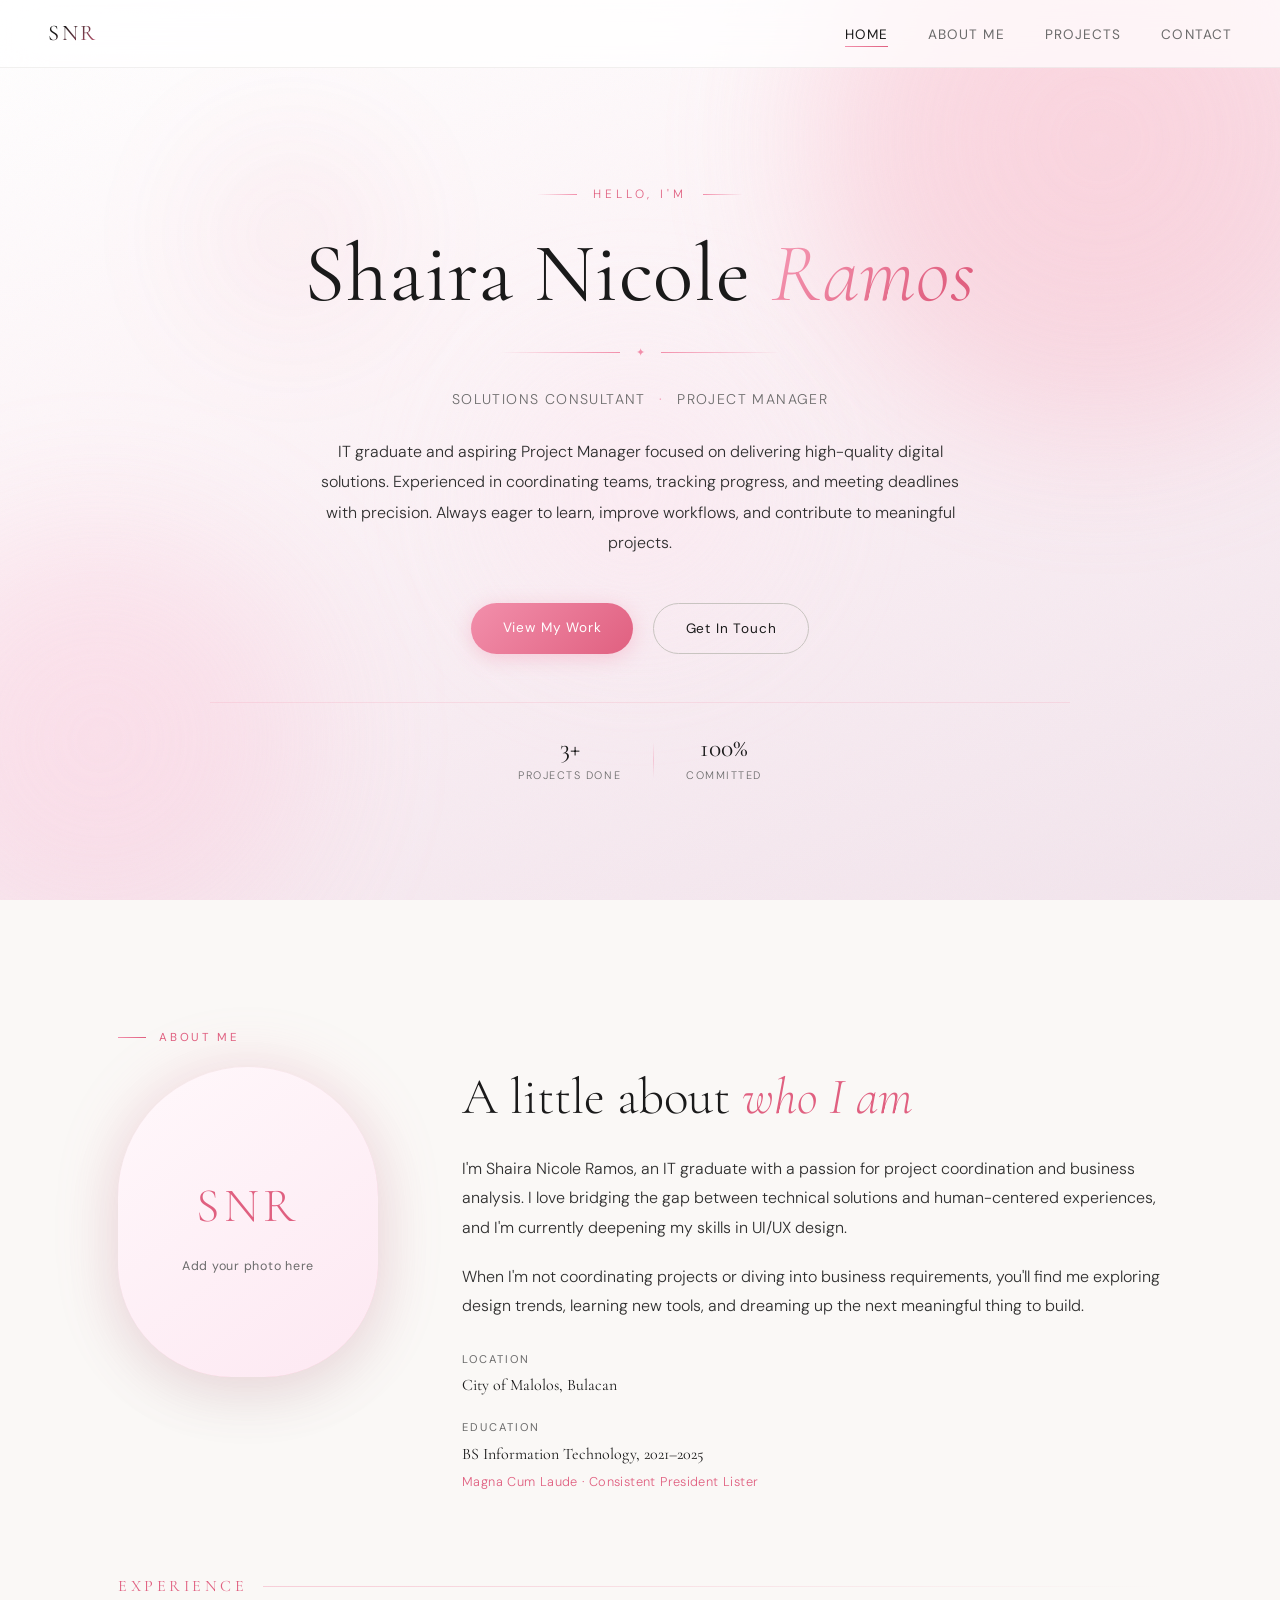
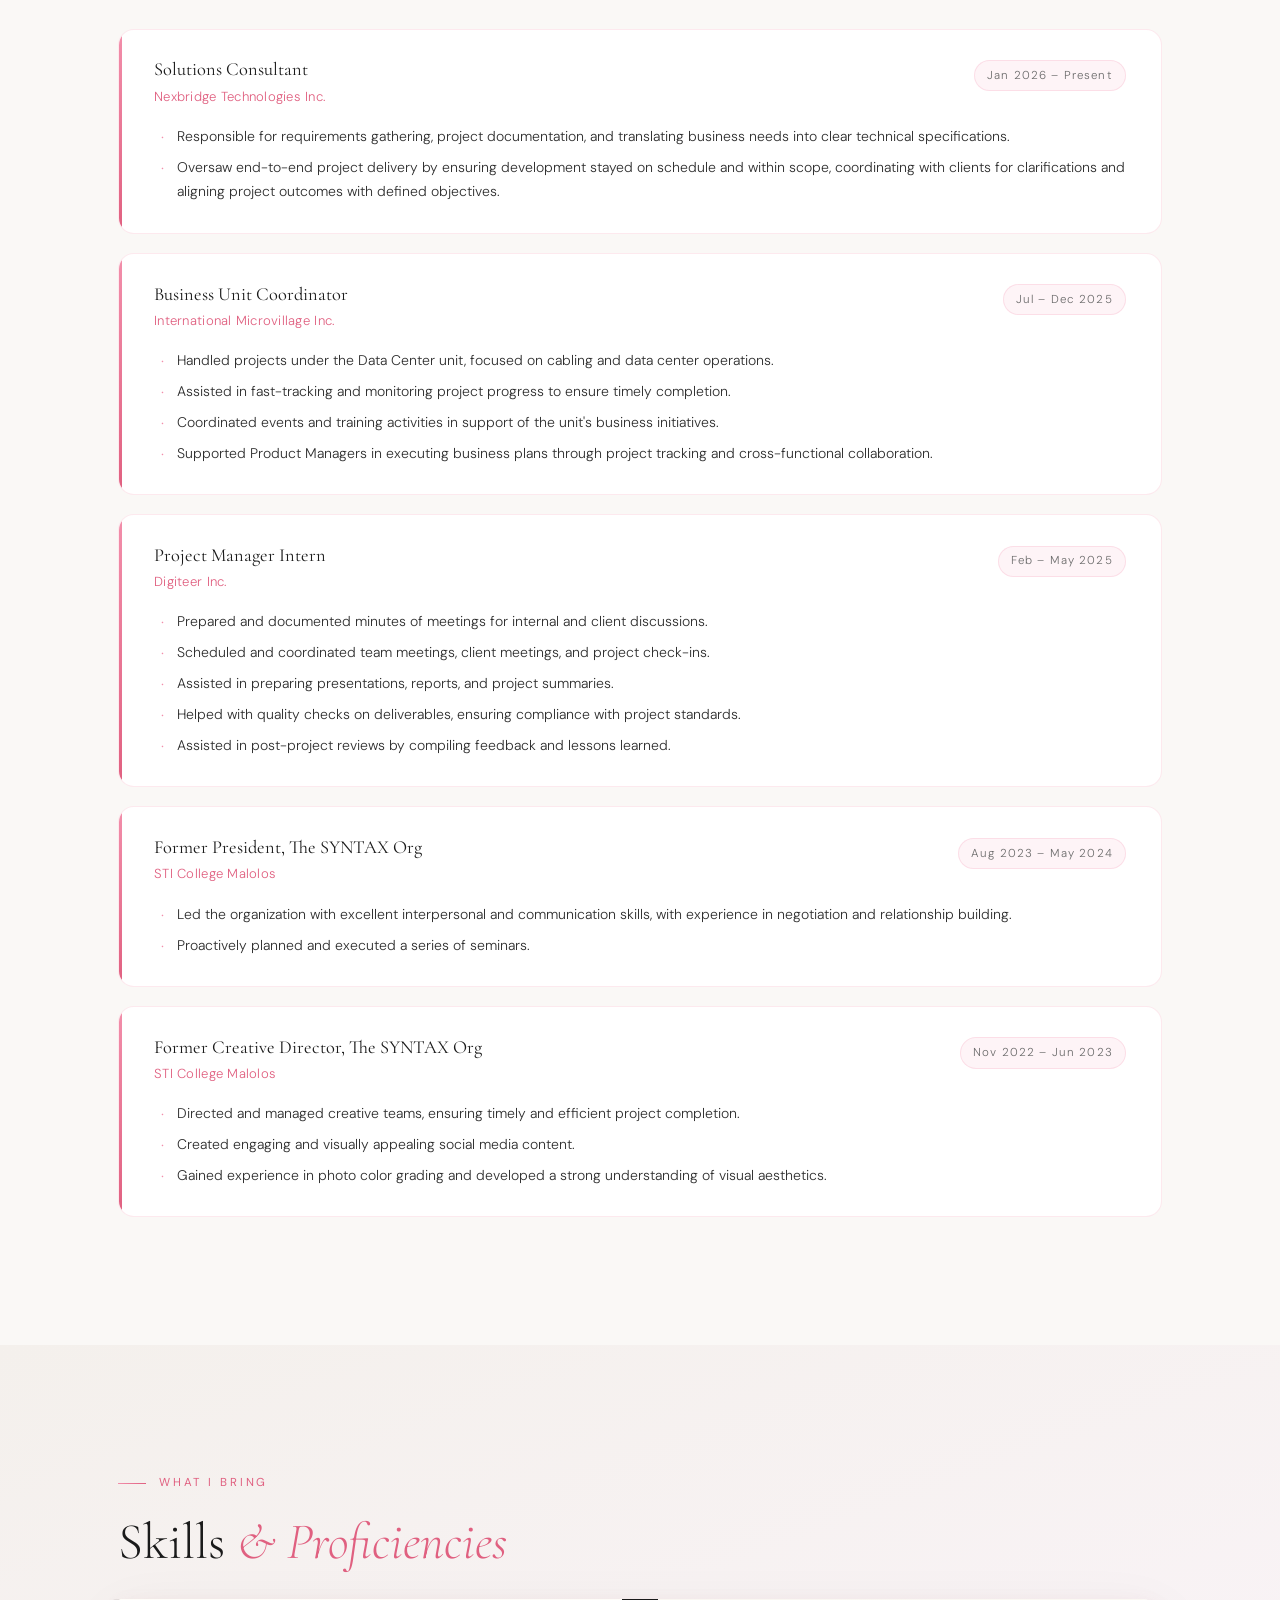
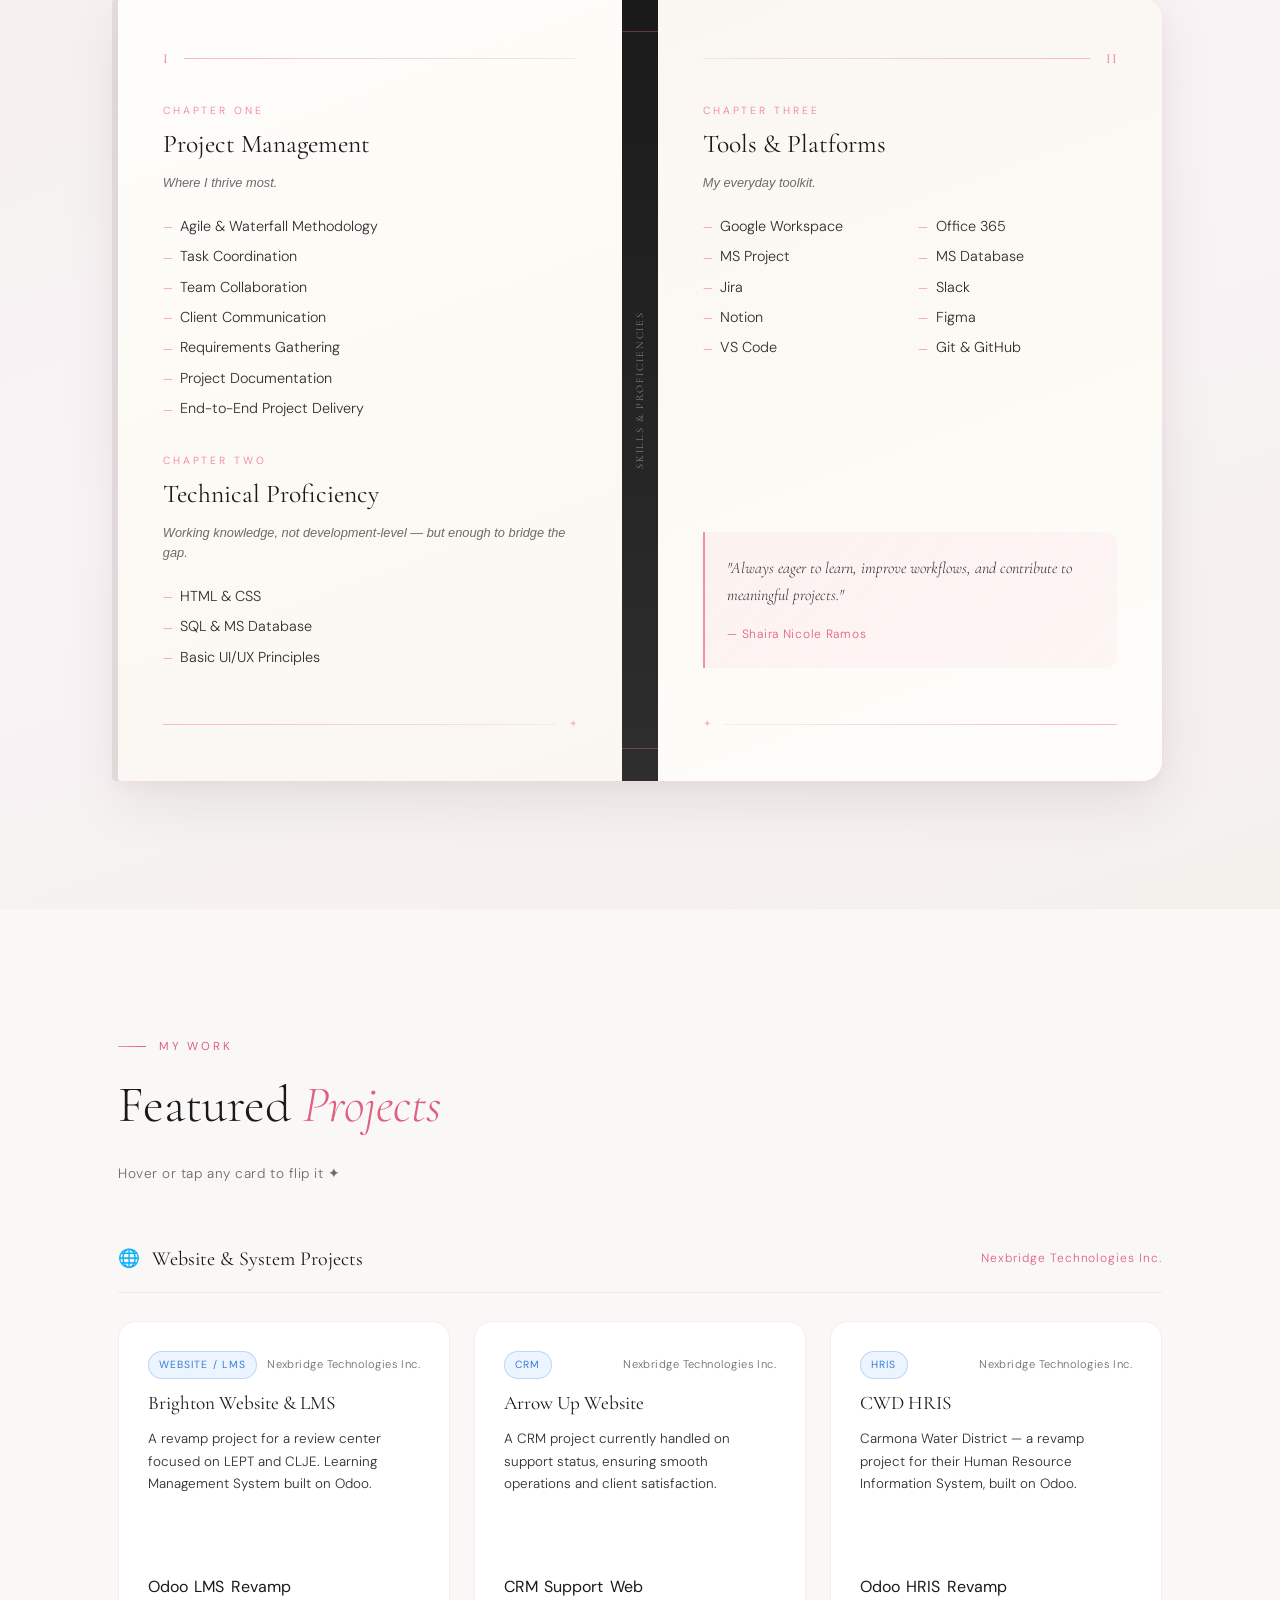
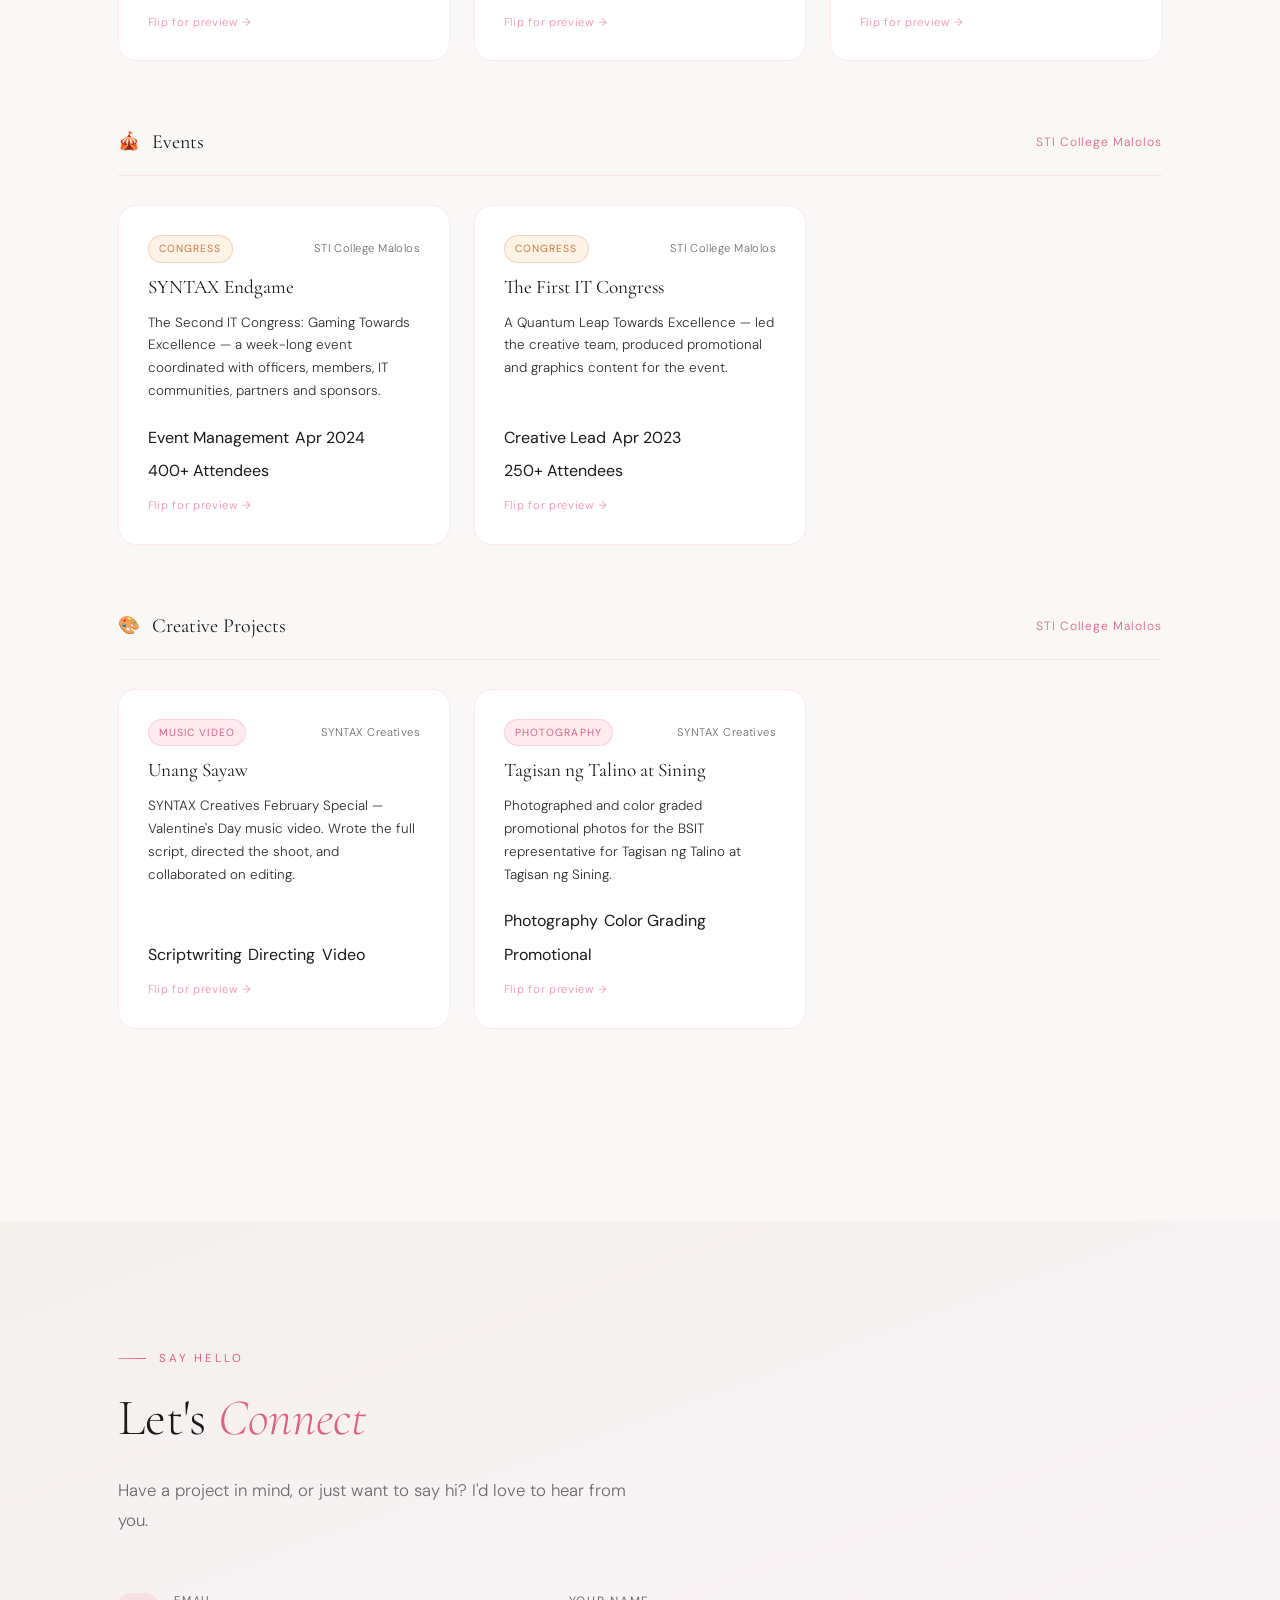
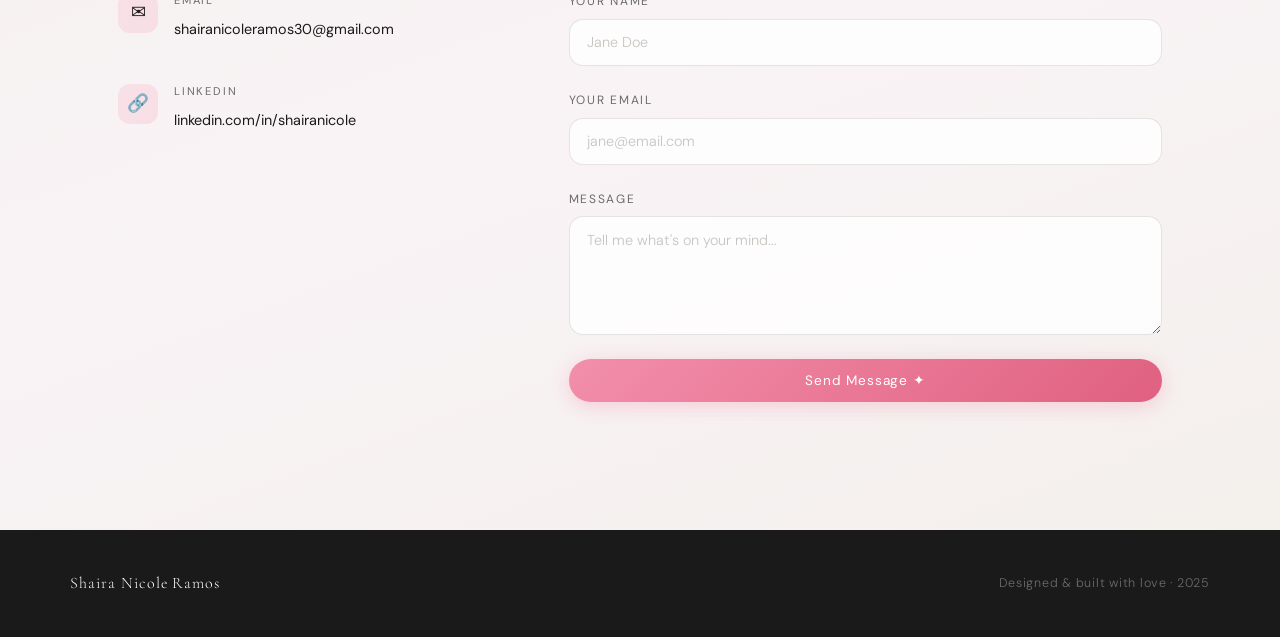
==== commit 52ae4e6b: "updated skills section and contact form" ====
--- a/portofolio-website/index.html
+++ b/portofolio-website/index.html
@@ -191,45 +191,91 @@
   <!-- SKILLS -->
   <section id="skills" class="section section-alt">
     <div class="container">
-      <div class="section-label reveal">What I Know</div>
-      <h2 class="section-title reveal">Skills <em>&amp; Tech Stack</em></h2>
-      <div class="skills-grid reveal">
-        <div class="skill-card">
-          <div class="skill-icon">⌨️</div>
-          <h3>Frontend</h3>
-          <ul>
-            <li>HTML5 &amp; CSS3</li>
-            <li>JavaScript (ES6+)</li>
-            <li>Responsive Design</li>
-          </ul>
-        </div>
-        <div class="skill-card">
-          <div class="skill-icon">🗂️</div>
-          <h3>Project Management</h3>
-          <ul>
-            <li>Task Coordination</li>
-            <li>Team Collaboration</li>
-            <li>Agile Basics</li>
-          </ul>
-        </div>
-        <div class="skill-card">
-          <div class="skill-icon">🎨</div>
-          <h3>Design</h3>
-          <ul>
-            <li>UI/UX Principles</li>
-            <li>Figma</li>
-            <li>Color Theory</li>
-          </ul>
-        </div>
-        <div class="skill-card">
-          <div class="skill-icon">🛠️</div>
-          <h3>Tools</h3>
-          <ul>
-            <li>VS Code</li>
-            <li>Git &amp; GitHub</li>
-            <li>Google Workspace</li>
-          </ul>
-        </div>
+      <div class="section-label reveal">What I Bring</div>
+      <h2 class="section-title reveal">Skills <em>&amp; Proficiencies</em></h2>
+
+      <div class="book-wrapper reveal">
+
+        <!-- Left page -->
+        <div class="book-page book-page-left">
+          <div class="book-page-header">
+            <span class="book-page-num">I</span>
+            <span class="book-page-rule"></span>
+          </div>
+
+          <div class="book-chapter">
+            <p class="book-chapter-label">Chapter One</p>
+            <h3 class="book-chapter-title">Project Management</h3>
+            <p class="book-chapter-sub">Where I thrive most.</p>
+            <ul class="book-list">
+              <li>Agile &amp; Waterfall Methodology</li>
+              <li>Task Coordination</li>
+              <li>Team Collaboration</li>
+              <li>Client Communication</li>
+              <li>Requirements Gathering</li>
+              <li>Project Documentation</li>
+              <li>End-to-End Project Delivery</li>
+            </ul>
+          </div>
+
+          <div class="book-chapter">
+            <p class="book-chapter-label">Chapter Two</p>
+            <h3 class="book-chapter-title">Technical Proficiency</h3>
+            <p class="book-chapter-sub">Working knowledge, not development-level — but enough to bridge the gap.</p>
+            <ul class="book-list">
+              <li>HTML &amp; CSS</li>
+              <li>SQL &amp; MS Database</li>
+              <li>Basic UI/UX Principles</li>
+            </ul>
+          </div>
+
+          <div class="book-page-footer">
+            <span class="book-footer-line"></span>
+            <span class="book-footer-diamond">✦</span>
+          </div>
+        </div>
+
+        <!-- Spine -->
+        <div class="book-spine">
+          <span class="book-spine-text">Skills &amp; Proficiencies</span>
+        </div>
+
+        <!-- Right page -->
+        <div class="book-page book-page-right">
+          <div class="book-page-header">
+            <span class="book-page-rule"></span>
+            <span class="book-page-num">II</span>
+          </div>
+
+          <div class="book-chapter">
+            <p class="book-chapter-label">Chapter Three</p>
+            <h3 class="book-chapter-title">Tools &amp; Platforms</h3>
+            <p class="book-chapter-sub">My everyday toolkit.</p>
+            <ul class="book-list book-list-two-col">
+              <li>Google Workspace</li>
+              <li>Office 365</li>
+              <li>MS Project</li>
+              <li>MS Database</li>
+              <li>Jira</li>
+              <li>Slack</li>
+              <li>Notion</li>
+              <li>Figma</li>
+              <li>VS Code</li>
+              <li>Git &amp; GitHub</li>
+            </ul>
+          </div>
+
+          <div class="book-closing">
+            <p class="book-closing-quote">"Always eager to learn, improve workflows, and contribute to meaningful projects."</p>
+            <span class="book-closing-sig">— Shaira Nicole Ramos</span>
+          </div>
+
+          <div class="book-page-footer book-page-footer-right">
+            <span class="book-footer-diamond">✦</span>
+            <span class="book-footer-line"></span>
+          </div>
+        </div>
+
       </div>
     </div>
   </section>
@@ -543,38 +589,38 @@
             <span class="contact-icon">✉</span>
             <div>
               <p class="contact-label">Email</p>
-              <a href="mailto:shaira@email.com" class="contact-value">shaira@email.com</a>
+              <a href="mailto:shairanicoleramos30@gmail.com"
+                 class="contact-value contact-hoverable"
+                 data-hover="Message Me ✦">shairanicoleramos30@gmail.com</a>
             </div>
           </div>
           <div class="contact-item">
             <span class="contact-icon">🔗</span>
             <div>
               <p class="contact-label">LinkedIn</p>
-              <a href="#" class="contact-value">linkedin.com/in/shairaramos</a>
-            </div>
-          </div>
-          <div class="contact-item">
-            <span class="contact-icon">🐙</span>
-            <div>
-              <p class="contact-label">GitHub</p>
-              <a href="#" class="contact-value">github.com/shairaramos</a>
-            </div>
-          </div>
-        </div>
-        <form class="contact-form" id="contactForm">
+              <a href="https://www.linkedin.com/in/shairanicole/"
+                 target="_blank"
+                 class="contact-value contact-hoverable"
+                 data-hover="Let's Connect ✦">linkedin.com/in/shairanicole</a>
+            </div>
+          </div>
+        </div>
+        <form class="contact-form" id="contactForm"
+              action="https://formspree.io/f/xaqaavvb"
+              method="POST">
           <div class="form-group">
             <label for="cname">Your Name</label>
-            <input type="text" id="cname" placeholder="Jane Doe" required />
+            <input type="text" id="cname" name="name" placeholder="Jane Doe" required />
           </div>
           <div class="form-group">
             <label for="cemail">Your Email</label>
-            <input type="email" id="cemail" placeholder="jane@email.com" required />
+            <input type="email" id="cemail" name="email" placeholder="jane@email.com" required />
           </div>
           <div class="form-group">
             <label for="message">Message</label>
-            <textarea id="message" rows="5" placeholder="Tell me what's on your mind..." required></textarea>
-          </div>
-          <button type="submit" class="btn-primary">Send Message ✦</button>
+            <textarea id="message" name="message" rows="5" placeholder="Tell me what's on your mind..." required></textarea>
+          </div>
+          <button type="submit" class="btn-primary full-width-btn">Send Message ✦</button>
         </form>
       </div>
     </div>
@@ -590,4 +636,4 @@
 
   <script src="script.js"></script>
 </body>
-</html>
+</html>
--- a/portofolio-website/style.css
+++ b/portofolio-website/style.css
@@ -628,67 +628,241 @@
 }
 
 /* ============================================================
-   SKILLS
+   SKILLS — BOOK STYLE
    ============================================================ */
-.skills-grid {
-  display: grid;
-  grid-template-columns: repeat(4, 1fr);
-  gap: 1.5rem;
-}
-
-.skill-card {
-  background: rgba(255, 255, 255, 0.75);
-  backdrop-filter: blur(12px);
-  border: 1px solid rgba(242,143,171,0.18);
-  border-radius: 20px;
-  padding: 2rem 1.5rem;
-  transition: var(--transition);
+.book-wrapper {
+  display: flex;
+  align-items: stretch;
+  background: var(--white);
+  border-radius: 4px 20px 20px 4px;
+  box-shadow:
+    -6px 0 0 0 rgba(200, 196, 192, 0.4),
+    0 20px 60px rgba(0, 0, 0, 0.08),
+    0 4px 16px rgba(242, 143, 171, 0.1);
+  overflow: hidden;
+  min-height: 520px;
+}
+
+/* Individual pages */
+.book-page {
+  flex: 1;
+  padding: 3rem 2.8rem;
+  display: flex;
+  flex-direction: column;
+  gap: 2rem;
+  background: var(--white);
   position: relative;
-  overflow: hidden;
-}
-
-.skill-card::before {
-  content: '';
-  position: absolute;
-  top: 0; left: 0; right: 0;
-  height: 2px;
-  background: linear-gradient(90deg, transparent, var(--pink-rose), transparent);
-  opacity: 0;
-  transition: opacity var(--transition);
-}
-
-.skill-card:hover {
-  transform: translateY(-6px);
-  border-color: rgba(242,143,171,0.45);
-  box-shadow: 0 16px 48px rgba(242,143,171,0.18), 0 4px 16px rgba(0,0,0,0.04);
-}
-
-.skill-card:hover::before { opacity: 1; }
-.skill-icon { font-size: 1.8rem; margin-bottom: 1rem; display: block; }
-
-.skill-card h3 {
-  font-family: var(--font-display);
-  font-size: 1.1rem;
+}
+
+/* Subtle aged paper texture on left page */
+.book-page-left {
+  background: linear-gradient(160deg, #FFFDF9 0%, #FAF7F2 100%);
+  border-right: none;
+}
+
+.book-page-right {
+  background: linear-gradient(160deg, #FAF7F2 0%, #FFFDF9 100%);
+}
+
+/* Page header with roman numeral */
+.book-page-header {
+  display: flex;
+  align-items: center;
+  gap: 1rem;
+}
+
+.book-page-num {
+  font-family: var(--font-display);
+  font-size: 0.85rem;
+  font-weight: 300;
+  color: var(--pink-deep);
+  letter-spacing: 0.12em;
+  flex-shrink: 0;
+}
+
+.book-page-rule {
+  flex: 1;
+  height: 1px;
+  background: linear-gradient(90deg, var(--pink-blush), rgba(200, 196, 192, 0.3));
+}
+
+.book-page-right .book-page-header .book-page-rule {
+  background: linear-gradient(90deg, rgba(200, 196, 192, 0.3), var(--pink-blush));
+}
+
+/* Chapter block */
+.book-chapter { display: flex; flex-direction: column; gap: 0.6rem; flex: 1; }
+
+.book-chapter-label {
+  font-size: 0.65rem;
+  letter-spacing: 0.28em;
+  text-transform: uppercase;
+  color: var(--pink-rose);
+  font-weight: 400;
+}
+
+.book-chapter-title {
+  font-family: var(--font-display);
+  font-size: 1.6rem;
   font-weight: 400;
   color: var(--charcoal);
+  line-height: 1.2;
+  margin-bottom: 0.2rem;
+}
+
+.book-chapter-sub {
+  font-size: 0.8rem;
+  color: var(--gray-mid);
+  font-weight: 300;
+  font-style: italic;
   margin-bottom: 0.8rem;
-}
-
-.skill-card ul { display: flex; flex-direction: column; gap: 0.4rem; }
-
-.skill-card li {
-  font-size: 0.85rem;
-  color: var(--gray-mid);
-  font-weight: 300;
-  padding-left: 0.8rem;
+  line-height: 1.6;
+}
+
+/* Skill list */
+.book-list {
+  display: flex;
+  flex-direction: column;
+  gap: 0.55rem;
+}
+
+.book-list li {
+  font-size: 0.9rem;
+  color: var(--gray-dark);
+  font-weight: 300;
+  line-height: 1.5;
+  padding-left: 1.1rem;
   position: relative;
 }
 
-.skill-card li::before {
-  content: '·';
+.book-list li::before {
+  content: '—';
   position: absolute;
   left: 0;
   color: var(--pink-rose);
+  font-size: 0.75rem;
+  top: 0.15rem;
+}
+
+/* Two-column list for tools */
+.book-list-two-col {
+  display: grid;
+  grid-template-columns: 1fr 1fr;
+  gap: 0.55rem 1rem;
+}
+
+/* Page footer */
+.book-page-footer {
+  display: flex;
+  align-items: center;
+  gap: 0.75rem;
+  margin-top: auto;
+  padding-top: 1rem;
+}
+
+.book-page-footer-right { justify-content: flex-end; }
+
+.book-footer-line {
+  flex: 1;
+  height: 1px;
+  background: linear-gradient(90deg, var(--pink-blush), rgba(200, 196, 192, 0.2));
+}
+
+.book-page-footer-right .book-footer-line {
+  background: linear-gradient(90deg, rgba(200, 196, 192, 0.2), var(--pink-blush));
+}
+
+.book-footer-diamond {
+  font-size: 0.6rem;
+  color: var(--pink-rose);
+  opacity: 0.6;
+}
+
+/* Book spine */
+.book-spine {
+  width: 36px;
+  background: linear-gradient(to bottom, var(--charcoal) 0%, #2e2e2e 100%);
+  display: flex;
+  align-items: center;
+  justify-content: center;
+  flex-shrink: 0;
+  position: relative;
+}
+
+.book-spine::before,
+.book-spine::after {
+  content: '';
+  position: absolute;
+  left: 0; right: 0;
+  height: 1px;
+  background: rgba(242, 143, 171, 0.3);
+}
+
+.book-spine::before { top: 2rem; }
+.book-spine::after { bottom: 2rem; }
+
+.book-spine-text {
+  font-family: var(--font-display);
+  font-size: 0.65rem;
+  font-weight: 300;
+  letter-spacing: 0.18em;
+  text-transform: uppercase;
+  color: rgba(255, 255, 255, 0.5);
+  writing-mode: vertical-rl;
+  transform: rotate(180deg);
+  white-space: nowrap;
+}
+
+/* Closing quote */
+.book-closing {
+  margin-top: auto;
+  padding: 1.4rem 1.4rem;
+  background: linear-gradient(135deg, rgba(249, 184, 200, 0.12), rgba(242, 143, 171, 0.06));
+  border-left: 2px solid var(--pink-rose);
+  border-radius: 0 10px 10px 0;
+}
+
+.book-closing-quote {
+  font-family: var(--font-display);
+  font-size: 1rem;
+  font-style: italic;
+  font-weight: 300;
+  color: var(--gray-dark);
+  line-height: 1.7;
+  margin-bottom: 0.6rem;
+}
+
+.book-closing-sig {
+  font-size: 0.75rem;
+  color: var(--pink-deep);
+  font-weight: 300;
+  letter-spacing: 0.06em;
+}
+
+/* Responsive */
+@media (max-width: 768px) {
+  .book-wrapper {
+    flex-direction: column;
+    border-radius: 12px;
+    box-shadow: 0 12px 40px rgba(0, 0, 0, 0.08), 0 4px 16px rgba(242, 143, 171, 0.1);
+  }
+
+  .book-spine {
+    width: 100%;
+    height: 32px;
+    writing-mode: horizontal-tb;
+  }
+
+  .book-spine-text {
+    writing-mode: horizontal-tb;
+    transform: none;
+  }
+
+  .book-spine::before { top: 0; bottom: auto; left: 2rem; right: auto; width: 1px; height: 100%; }
+  .book-spine::after { bottom: 0; top: auto; right: 2rem; left: auto; width: 1px; height: 100%; }
+
+  .book-page { padding: 2rem 1.5rem; }
+  .book-list-two-col { grid-template-columns: 1fr; }
 }
 
 /* ============================================================
@@ -970,19 +1144,19 @@
 
 .contact-grid {
   display: grid;
-  grid-template-columns: 1fr 1.5fr;
+  grid-template-columns: 1fr 1.6fr;
   gap: 5rem;
   align-items: start;
 }
 
-.contact-info { display: flex; flex-direction: column; gap: 2rem; }
+.contact-info { display: flex; flex-direction: column; gap: 2.5rem; }
 .contact-item { display: flex; align-items: flex-start; gap: 1rem; }
 
 .contact-icon {
   font-size: 1.1rem;
-  width: 36px; height: 36px;
+  width: 40px; height: 40px;
   background: linear-gradient(135deg, rgba(249,184,200,0.3), rgba(242,143,171,0.2));
-  border-radius: 10px;
+  border-radius: 12px;
   display: flex;
   align-items: center;
   justify-content: center;
@@ -995,7 +1169,7 @@
   letter-spacing: 0.16em;
   text-transform: uppercase;
   color: var(--gray-mid);
-  margin-bottom: 0.2rem;
+  margin-bottom: 0.3rem;
 }
 
 .contact-value {
@@ -1003,10 +1177,37 @@
   color: var(--charcoal);
   font-weight: 400;
   transition: color var(--transition);
+  display: inline-block;
 }
 
 .contact-value:hover { color: var(--pink-deep); }
 
+/* Hover label that slides up */
+.contact-hoverable {
+  position: relative;
+}
+
+.contact-hoverable::after {
+  content: attr(data-hover);
+  position: absolute;
+  bottom: -1.4rem;
+  left: 0;
+  font-size: 0.7rem;
+  color: var(--pink-deep);
+  letter-spacing: 0.08em;
+  opacity: 0;
+  transform: translateY(4px);
+  transition: opacity var(--transition), transform var(--transition);
+  white-space: nowrap;
+  pointer-events: none;
+}
+
+.contact-hoverable:hover::after {
+  opacity: 1;
+  transform: translateY(0);
+}
+
+/* Form */
 .contact-form { display: flex; flex-direction: column; gap: 1.5rem; }
 .form-group { display: flex; flex-direction: column; gap: 0.45rem; }
 
@@ -1042,6 +1243,8 @@
   border-color: var(--pink-rose);
   box-shadow: 0 0 0 4px rgba(242,143,171,0.12);
 }
+
+.full-width-btn { width: 100%; }
 
 /* ============================================================
    FOOTER
@@ -1143,4 +1346,4 @@
 @media (max-width: 480px) {
   .skills-grid { grid-template-columns: 1fr; }
   .hero-cta { flex-direction: column; width: fit-content; margin: 0 auto; }
-}
+}
